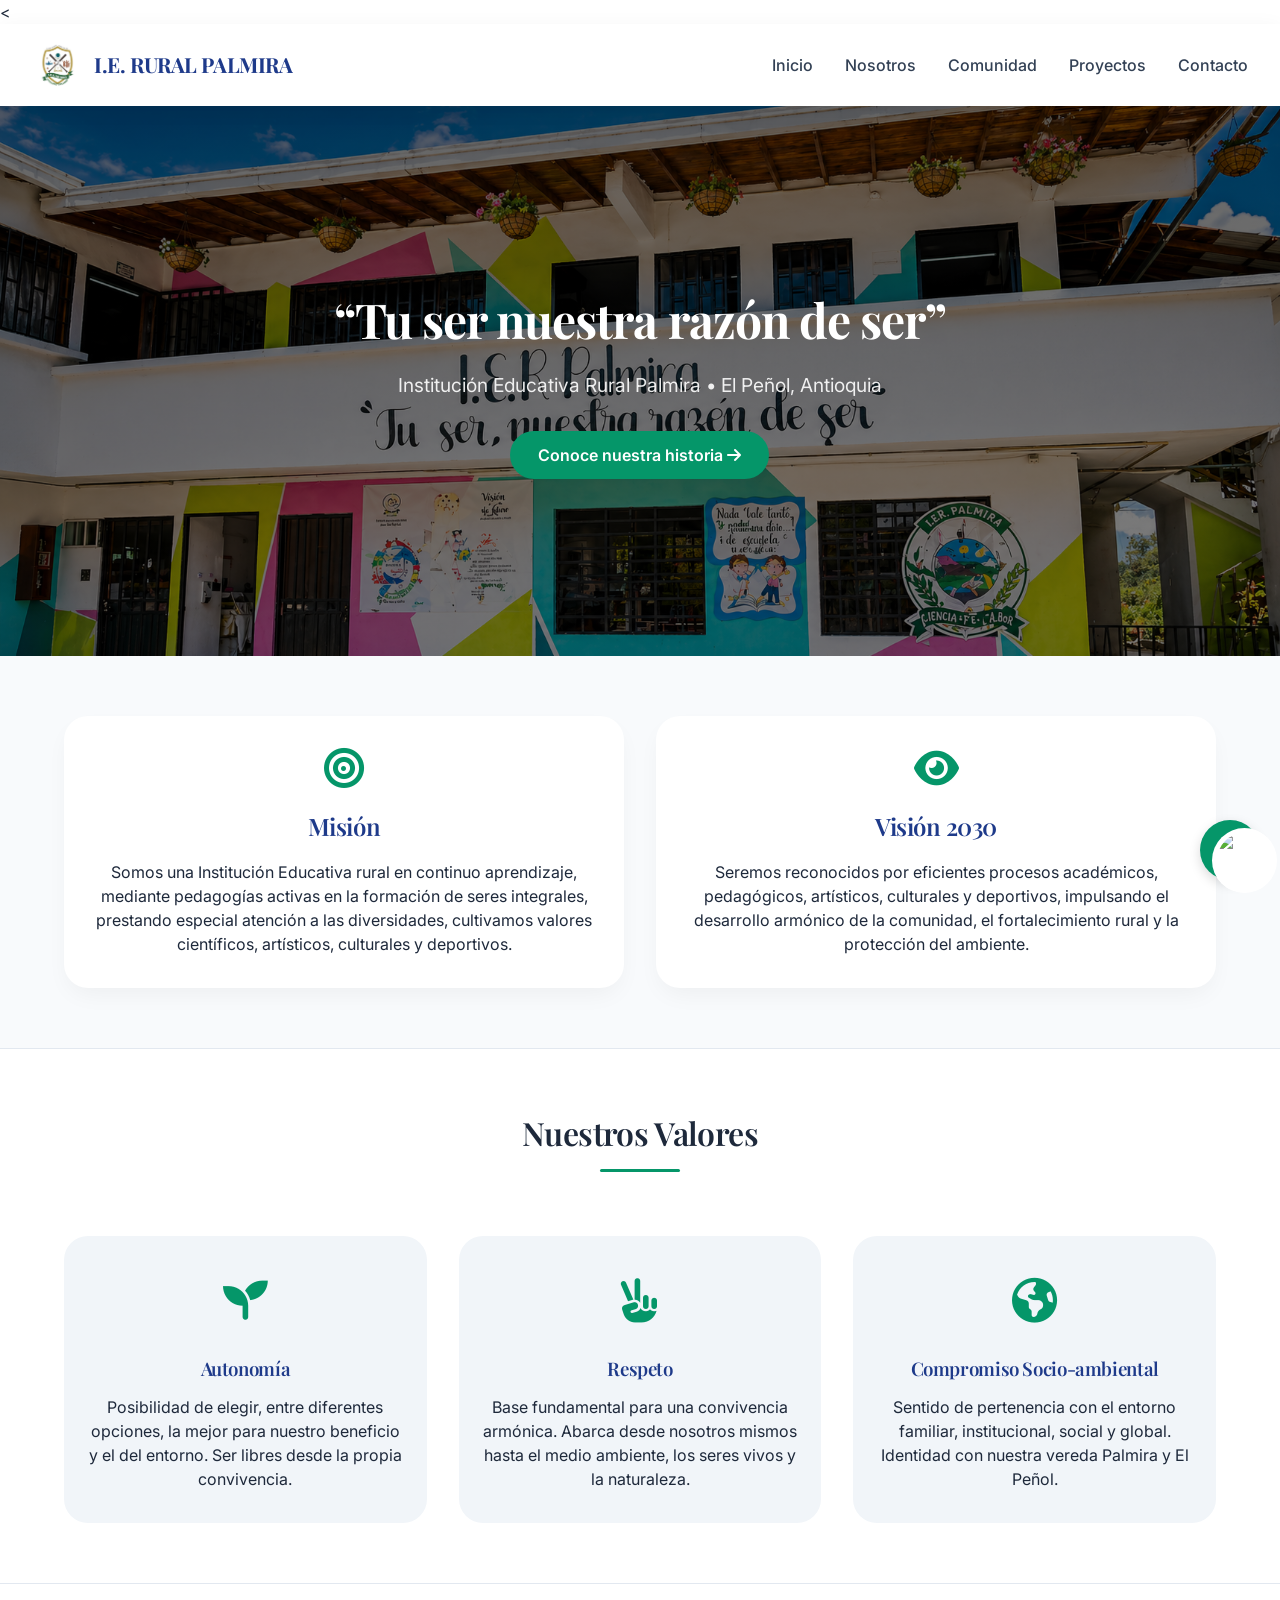
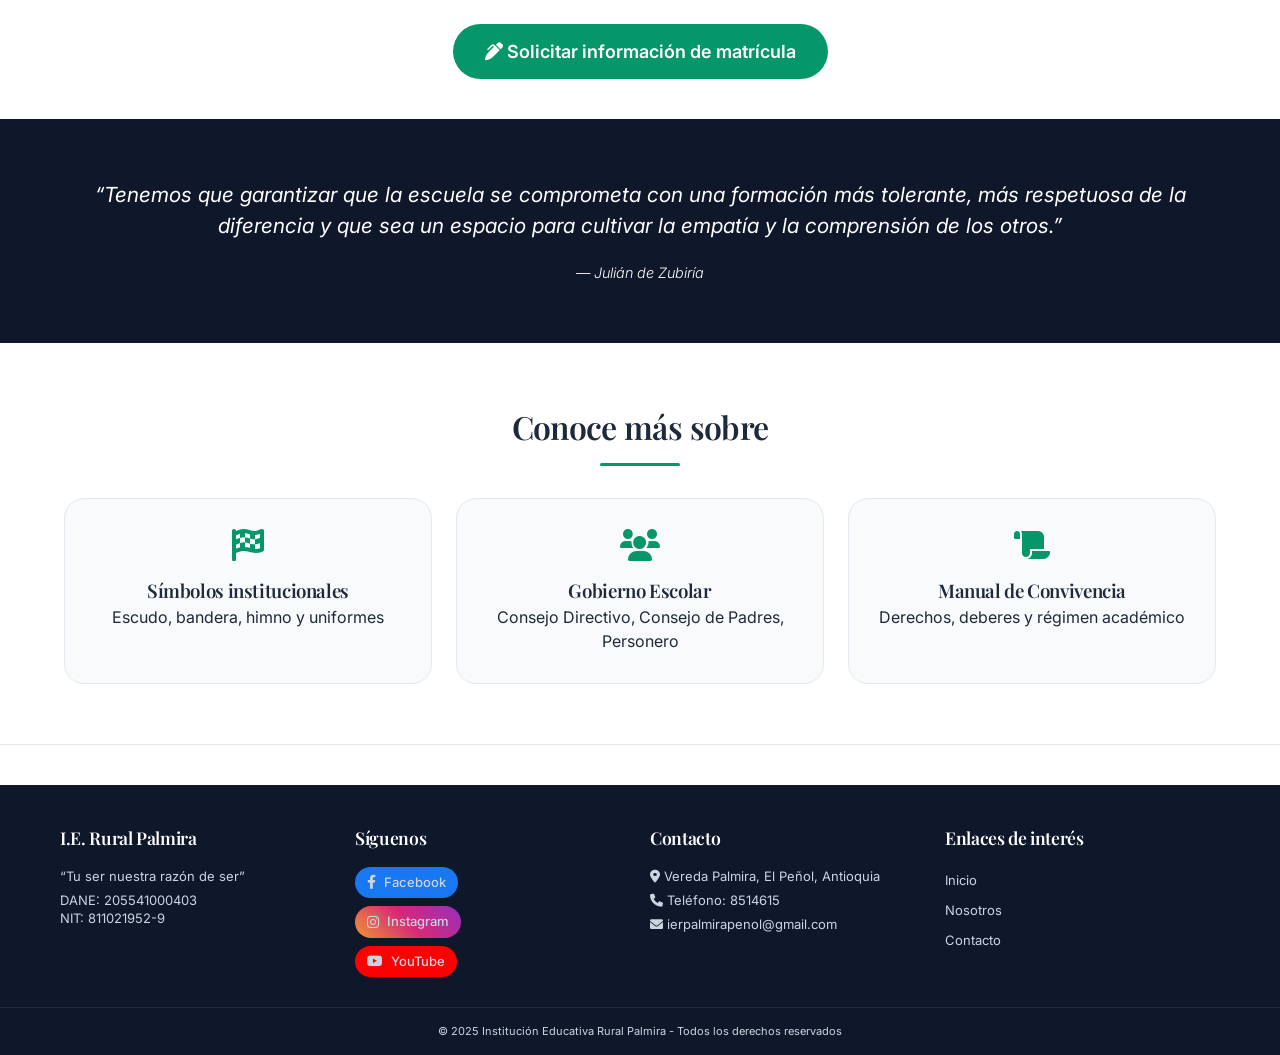
==== index.html @ 9e5b4307 "Update index.html" ====
<!DOCTYPE html>
<html lang="es">
<head>
    <meta charset="UTF-8">
    <meta name="viewport" content="width=device-width, initial-scale=1.0, user-scalable=yes">
    <title>I.E. Rural Palmira | Inicio</title>
    <link rel="stylesheet" href="style.css">
    <link rel="icon" type="image/jpg" href="escudo-colegio.jpg?v=2">
    <link rel="shortcut icon" type="image/x-icon" href="escudo-colegio.jpg?v=2">
    <!-- Google Fonts para tipografía profesional -->
    <link href="https://fonts.googleapis.com/css2?family=Inter:opsz,wght@14..32,300;14..32,400;14..32,600;14..32,700&family=Playfair+Display:ital,wght@0,500;0,600;1,500&display=swap" rel="stylesheet">
    <!-- Font Awesome para íconos -->
    <link rel="stylesheet" href="https://cdnjs.cloudflare.com/ajax/libs/font-awesome/6.0.0-beta3/css/all.min.css">
</head>
<body>

    <!-- Barra de navegación -->
    <<nav>
    <div class="logo">
        <img src="escudo-colegio.jpg" alt="Escudo I.E. Rural Palmira" class="logo-img">
        <span>I.E. RURAL PALMIRA</span>
    </div>
    <div class="nav-links">
        <a href="index.html">Inicio</a>
        <a href="nosotros.html">Nosotros</a>
        <a href="comunidad.html">Comunidad</a>
        <a href="proyectos.html">Proyectos</a>
        <a href="contacto.html">Contacto</a>
    </div>
    <div class="menu-toggle" id="mobile-menu">
        <i class="fas fa-bars"></i>
    </div>
</nav>

    <!-- Sección Hero (principal) -->
    <header class="hero">
        <div class="hero-overlay">
            <h1 class="hero-title">“Tu ser nuestra razón de ser”</h1>
            <p class="hero-subtitle">Institución Educativa Rural Palmira • El Peñol, Antioquia</p>
            <a href="nosotros.html" class="btn btn-primary">Conoce nuestra historia <i class="fas fa-arrow-right"></i></a>
        </div>
    </header>

    <!-- Misión y Visión destacadas -->
    <section class="section mission-vision">
        <div class="container">
            <div class="mv-grid">
                <div class="mv-card">
                    <i class="fas fa-bullseye"></i>
                    <h2>Misión</h2>
                    <p>Somos una Institución Educativa rural en continuo aprendizaje, mediante pedagogías activas en la formación de seres integrales, prestando especial atención a las diversidades, cultivamos valores científicos, artísticos, culturales y deportivos.</p>
                </div>
                <div class="mv-card">
                    <i class="fas fa-eye"></i>
                    <h2>Visión 2030</h2>
                    <p>Seremos reconocidos por eficientes procesos académicos, pedagógicos, artísticos, culturales y deportivos, impulsando el desarrollo armónico de la comunidad, el fortalecimiento rural y la protección del ambiente.</p>
                </div>
            </div>
        </div>
    </section>

    <!-- Valores institucionales destacados -->
    <section class="section values">
        <div class="container">
            <h2 class="section-title">Nuestros Valores <span class="title-line"></span></h2>
            <div class="values-grid">
                <div class="value-card">
                    <div class="value-icon"><i class="fas fa-seedling"></i></div>
                    <h3>Autonomía</h3>
                    <p>Posibilidad de elegir, entre diferentes opciones, la mejor para nuestro beneficio y el del entorno. Ser libres desde la propia convivencia.</p>
                </div>
                <div class="value-card">
                    <div class="value-icon"><i class="fas fa-hand-peace"></i></div>
                    <h3>Respeto</h3>
                    <p>Base fundamental para una convivencia armónica. Abarca desde nosotros mismos hasta el medio ambiente, los seres vivos y la naturaleza.</p>
                </div>
                <div class="value-card">
                    <div class="value-icon"><i class="fas fa-globe-americas"></i></div>
                    <h3>Compromiso Socio-ambiental</h3>
                    <p>Sentido de pertenencia con el entorno familiar, institucional, social y global. Identidad con nuestra vereda Palmira y El Peñol.</p>
                </div>
            </div>
        </div>
    </section>

            <!-- Botón de inscripción -->
    <div style="text-align: center; margin: 40px auto;">
        <a href="contacto.html" class="btn btn-primary" style="font-size: 18px; padding: 14px 32px;">
            <i class="fas fa-pen-alt"></i> Solicitar información de matrícula
        </a>
    </div>
        
    <!-- Frase del manual (Julián de Zubiría) -->
    <div class="quote-section">
        <div class="container">
            <p>“Tenemos que garantizar que la escuela se comprometa con una formación más tolerante, más respetuosa de la diferencia y que sea un espacio para cultivar la empatía y la comprensión de los otros.”</p>
            <span>— Julián de Zubiría</span>
        </div>
    </div>

    <!-- Enlaces rápidos a secciones importantes -->
    <section class="section quick-links">
        <div class="container">
            <h2 class="section-title">Conoce más sobre <span class="title-line"></span></h2>
            <div class="links-grid">
                <a href="nosotros.html#simbolos" class="link-card">
                    <i class="fas fa-flag-checkered"></i>
                    <h3>Símbolos institucionales</h3>
                    <p>Escudo, bandera, himno y uniformes</p>
                </a>
                <a href="comunidad.html#gobierno" class="link-card">
                    <i class="fas fa-users"></i>
                    <h3>Gobierno Escolar</h3>
                    <p>Consejo Directivo, Consejo de Padres, Personero</p>
                </a>
                <a href="comunidad.html#derechos" class="link-card">
                    <i class="fas fa-scroll"></i>
                    <h3>Manual de Convivencia</h3>
                    <p>Derechos, deberes y régimen académico</p>
                </a>
            </div>
        </div>
    </section>

    <!-- Footer -->
    <footer>
        <div class="footer-content">
            <div class="footer-section">
                <h3>I.E. Rural Palmira</h3>
                <p>“Tu ser nuestra razón de ser”</p>
                <p>DANE: 205541000403<br>NIT: 811021952-9</p>
            </div>
    
<div class="footer-section">
    <h3>Síguenos</h3>
    <div class="social-buttons">
        <a href="https://www.facebook.com/profile.php?id=61578548332870" target="_blank" class="social-btn facebook">
            <i class="fab fa-facebook-f"></i> Facebook
        </a>
        <a href="https://www.instagram.com/institucionerpalmira" target="_blank" class="social-btn instagram">
            <i class="fab fa-instagram"></i> Instagram
        </a>
        <a href="https://www.youtube.com/@ierpalmira-elpenol3971" target="_blank" class="social-btn youtube">
            <i class="fab fa-youtube"></i> YouTube
        </a>
    </div>
</div>  
            <div class="footer-section">
                <h3>Contacto</h3>
                <p><i class="fas fa-map-marker-alt"></i> Vereda Palmira, El Peñol, Antioquia</p>
                <p><i class="fas fa-phone"></i> Teléfono: 8514615</p>
                <p><i class="fas fa-envelope"></i> ierpalmirapenol@gmail.com</p>
            </div>
            <div class="footer-section">
                <h3>Enlaces de interés</h3>
                <ul>
                    <li><a href="index.html">Inicio</a></li>
                    <li><a href="nosotros.html">Nosotros</a></li>
                    <li><a href="contacto.html">Contacto</a></li>
                </ul>
            </div>
        </div>
        <div class="footer-bottom">
            <p>© 2025 Institución Educativa Rural Palmira - Todos los derechos reservados</p>
        </div>
    </footer>

    <script src="script.js"></script>
<!-- Estilos y HTML del chatbot -->
<style>
    /* Estilos para el botón con avatar */
.chatbot-btn {
    position: fixed;
    bottom: 20px;
    right: 20px;
    background: #1e3a8a;
    border: none;
    border-radius: 60px;
    cursor: pointer;
    box-shadow: 0 4px 15px rgba(0,0,0,0.2);
    z-index: 1000;
    transition: all 0.3s ease;
    padding: 8px 20px 8px 12px;
}

.chatbot-btn:hover {
    transform: scale(1.05);
    background: #059669;
}

.avatar {
    display: flex;
    align-items: center;
    gap: 10px;
    color: white;
}

.avatar-img {
    width: 65px;
    height: 65px;
    border-radius: 50%;
    background: white;
    padding: 5px;
}

.avatar-text {
    font-size: 16px;
    font-weight: bold;
    font-family: 'Inter', sans-serif;
}

/* Responsive para móviles */
@media (max-width: 600px) {
    .avatar-text {
        display: none;
    }
    .chatbot-btn {
        padding: 8px 12px;
    }
    .avatar-img {
        width: 55px;
        height: 55px;
    }
}
.chatbot-btn {
    position: fixed;
    bottom: 20px;
    right: 20px;
    width: 60px;
    height: 60px;
    border-radius: 50%;
    background: #059669;
    color: white;
    border: none;
    cursor: pointer;
    box-shadow: 0 4px 12px rgba(0,0,0,0.15);
    font-size: 24px;
    z-index: 1000;
    transition: all 0.3s;
}
.chatbot-btn:hover {
    background: #047857;
    transform: scale(1.05);
}
.chatbot-window {
    position: fixed;
    bottom: 90px;
    right: 20px;
    width: 350px;
    height: 500px;
    background: white;
    border-radius: 16px;
    box-shadow: 0 8px 24px rgba(0,0,0,0.2);
    display: none;
    flex-direction: column;
    z-index: 1000;
    overflow: hidden;
    font-family: 'Inter', sans-serif;
}
.chatbot-window.open {
    display: flex;
}
.chatbot-header {
    background: #1e3a8a;
    color: white;
    padding: 16px;
    font-weight: bold;
    display: flex;
    justify-content: space-between;
    align-items: center;
}
.chatbot-header button {
    background: none;
    border: none;
    color: white;
    font-size: 20px;
    cursor: pointer;
}
.chatbot-messages {
    flex: 1;
    padding: 16px;
    overflow-y: auto;
    display: flex;
    flex-direction: column;
    gap: 12px;
}
.message {
    max-width: 80%;
    padding: 10px 14px;
    border-radius: 18px;
    font-size: 14px;
    line-height: 1.4;
}
.message.user {
    background: #059669;
    color: white;
    align-self: flex-end;
    border-bottom-right-radius: 4px;
}
.message.bot {
    background: #f1f5f9;
    color: #1e293b;
    align-self: flex-start;
    border-bottom-left-radius: 4px;
}
.sources {
    font-size: 10px;
    color: #64748b;
    margin-top: 8px;
    padding-top: 4px;
    border-top: 1px solid #e2e8f0;
}
.chatbot-input {
    display: flex;
    padding: 12px;
    border-top: 1px solid #e2e8f0;
    gap: 8px;
}
.chatbot-input input {
    flex: 1;
    padding: 10px;
    border: 1px solid #cbd5e1;
    border-radius: 24px;
    outline: none;
}
.chatbot-input button {
    background: #059669;
    color: white;
    border: none;
    padding: 8px 16px;
    border-radius: 24px;
    cursor: pointer;
}
.typing {
    color: #94a3b8;
    font-style: italic;
    font-size: 12px;
    padding: 8px 12px;
}
</style>

<button class="chatbot-btn" id="chatbotBtn">
    <div class="avatar">
        <img src="https://cdn-icons-png.flaticon.com/512/4712/4712109.png" alt="Asistente Virtual" class="avatar-img">
        <span class="avatar-text">Asistente Virtual</span>
    </div>
</button>

<div class="chatbot-window" id="chatbotWindow">
    <div class="chatbot-header">
        <span>🧑‍🏫 Asistente Virtual - I.E. Rural Palmira</span>
        <button id="closeChatBtn">✕</button>
    </div>
    <div class="chatbot-messages" id="chatMessages">
        <div class="message bot">
            ¡Hola! Soy el asistente virtual de la I.E. Rural Palmira.<br><br>
            Puedo resolver tus dudas sobre el Manual de Convivencia:<br>
            • Faltas y sanciones<br>
            • Derechos y deberes<br>
            • Uniformes<br>
            • Gobierno escolar<br>
            • Matrícula y más<br><br>
            ¿En qué puedo ayudarte?
        </div>
    </div>
    <div class="chatbot-input">
        <input type="text" id="chatInput" placeholder="Escribe tu pregunta...">
        <button id="sendBtn">Enviar</button>
    </div>
</div>

<script>
// ⚠️ CAMBIA ESTA URL POR LA QUE OBTENGAS DE CLOUDFLARE WORKER
const API_URL = 'https://ierpalmira-chatbot.ierpalmira-chatbot.workers.dev';

// Elementos del DOM
const chatbotBtn = document.getElementById('chatbotBtn');
const chatbotWindow = document.getElementById('chatbotWindow');
const closeChatBtn = document.getElementById('closeChatBtn');
const chatMessages = document.getElementById('chatMessages');
const chatInput = document.getElementById('chatInput');
const sendBtn = document.getElementById('sendBtn');

// Abrir/cerrar chat
chatbotBtn.addEventListener('click', () => {
    chatbotWindow.classList.toggle('open');
});

closeChatBtn.addEventListener('click', () => {
    chatbotWindow.classList.remove('open');
});

// Enviar mensaje
async function sendMessage() {
    const question = chatInput.value.trim();
    if (!question) return;
    
    addMessage(question, 'user');
    chatInput.value = '';
    
    const typingId = showTypingIndicator();
    
    try {
        const response = await fetch(API_URL, {
            method: 'POST',
            headers: { 'Content-Type': 'application/json' },
            body: JSON.stringify({ question })
        });
        
        const data = await response.json();
        hideTypingIndicator(typingId);
        
        if (data.error) {
            addMessage('❌ ' + data.error, 'bot');
        } else {
            addMessage(data.answer, 'bot', data.sources);
        }
    } catch (error) {
        hideTypingIndicator(typingId);
        addMessage('❌ Error de conexión. Intenta de nuevo más tarde.', 'bot');
    }
}

function addMessage(text, sender, sources = null) {
    const messageDiv = document.createElement('div');
    messageDiv.className = `message ${sender}`;
    messageDiv.innerHTML = text;
    
    if (sources && sources.length > 0) {
        const sourcesDiv = document.createElement('div');
        sourcesDiv.className = 'sources';
        sourcesDiv.innerHTML = '📖 Fuentes: ' + sources.map(s => s.source).join(', ');
        messageDiv.appendChild(sourcesDiv);
    }
    
    chatMessages.appendChild(messageDiv);
    chatMessages.scrollTop = chatMessages.scrollHeight;
}

function showTypingIndicator() {
    const id = 'typing-' + Date.now();
    const typingDiv = document.createElement('div');
    typingDiv.id = id;
    typingDiv.className = 'typing';
    typingDiv.innerHTML = '✍️ El asistente está escribiendo...';
    chatMessages.appendChild(typingDiv);
    chatMessages.scrollTop = chatMessages.scrollHeight;
    return id;
}

function hideTypingIndicator(id) {
    const element = document.getElementById(id);
    if (element) element.remove();
}

sendBtn.addEventListener('click', sendMessage);
chatInput.addEventListener('keypress', (e) => {
    if (e.key === 'Enter') sendMessage();
});
</script>
</body>
</html>
---- style.css ----
/* ===== RESET Y BASE ===== */
* {
    margin: 0;
    padding: 0;
    box-sizing: border-box;
}

body {
    font-family: 'Inter', sans-serif;
    color: #1e293b;
    line-height: 1.5;
    background-color: #ffffff;
}

.container {
    max-width: 1200px;
    margin: 0 auto;
    padding: 0 24px;
}

/* ===== TIPOGRAFÍA ===== */
h1, h2, h3, h4, .hero-title, .logo span {
    font-family: 'Playfair Display', serif;
    font-weight: 600;
    letter-spacing: -0.02em;
}

.section-title {
    font-size: 2rem;
    text-align: center;
    margin-bottom: 2rem;
    position: relative;
    display: inline-block;
    width: 100%;
}

.title-line {
    display: block;
    width: 80px;
    height: 3px;
    background: #059669;
    margin: 12px auto 0;
    border-radius: 2px;
}

/* ===== NAVEGACIÓN ===== */
nav {
    background: #ffffff;
    padding: 1rem 2rem;
    display: flex;
    justify-content: space-between;
    align-items: center;
    box-shadow: 0 4px 20px rgba(0,0,0,0.05);
    position: sticky;
    top: 0;
    z-index: 1000;
}

.logo {
    display: flex;
    align-items: center;
    gap: 12px;
}

/* Estilos para el logo con escudo */
.logo-img {
    width: 50px;
    height: 50px;
    border-radius: 50%;
    object-fit: cover;
    background: white;
    padding: 4px;
}

.logo span {
    font-size: 1.3rem;
    color: #1e3a8a;
    font-weight: 700;
}

.nav-links a {
    margin-left: 28px;
    text-decoration: none;
    color: #334155;
    font-weight: 500;
    transition: color 0.2s;
}

.nav-links a:hover, .nav-links a.active {
    color: #059669;
    border-bottom: 2px solid #059669;
    padding-bottom: 4px;
}

.menu-toggle {
    display: none;
    font-size: 1.8rem;
    cursor: pointer;
    color: #1e3a8a;
}

/* ===== HERO ===== */
.hero {
   background: linear-gradient(rgba(0,0,0,0.6), rgba(0,0,0,0.5)), url('colegio-fondo.png');
    background-size: cover;
    background-position: center 30%;
    min-height: 550px;
    display: flex;
    align-items: center;
    justify-content: center;
    text-align: center;
    color: white;
}

.hero-overlay {
    max-width: 800px;
    padding: 20px;
}

.hero-title {
    font-size: 3rem;
    margin-bottom: 1rem;
    font-weight: 700;
}

.hero-subtitle {
    font-size: 1.2rem;
    margin-bottom: 2rem;
    opacity: 0.9;
}

.btn {
    display: inline-block;
    padding: 12px 28px;
    border-radius: 40px;
    text-decoration: none;
    font-weight: 600;
    transition: all 0.2s;
}

.btn-primary {
    background-color: #059669;
    color: white;
    border: none;
}

.btn-primary:hover {
    background-color: #047857;
    transform: translateY(-2px);
}

/* ===== MISION/VISION ===== */
.mission-vision {
    padding: 60px 0;
    background: #f8fafc;
}

.mv-grid {
    display: flex;
    gap: 32px;
    flex-wrap: wrap;
}

.mv-card {
    flex: 1;
    background: white;
    padding: 32px;
    border-radius: 24px;
    box-shadow: 0 10px 25px -5px rgba(0,0,0,0.05);
    text-align: center;
}

.mv-card i {
    font-size: 2.5rem;
    color: #059669;
    margin-bottom: 20px;
}

.mv-card h2 {
    margin-bottom: 1rem;
    color: #1e3a8a;
}

/* ===== VALORES ===== */
.values {
    padding: 60px 0;
}

.values-grid {
    display: flex;
    gap: 32px;
    margin-top: 32px;
    flex-wrap: wrap;
}

.value-card {
    flex: 1;
    background: #f1f5f9;
    padding: 32px 24px;
    border-radius: 24px;
    text-align: center;
    transition: transform 0.2s;
}

.value-card:hover {
    transform: translateY(-6px);
}

.value-icon {
    font-size: 2.8rem;
    color: #059669;
    margin-bottom: 20px;
}

.value-card h3 {
    margin-bottom: 12px;
    color: #1e3a8a;
}

/* ===== QUOTE ===== */
.quote-section {
    background: #0f172a;
    color: white;
    padding: 60px 30px;
    text-align: center;
    font-style: italic;
    font-size: 1.3rem;
}

.quote-section span {
    display: block;
    margin-top: 20px;
    font-weight: 300;
    font-size: 0.9rem;
}

/* ===== QUICK LINKS ===== */
.quick-links {
    padding: 60px 0;
}

.links-grid {
    display: flex;
    gap: 24px;
    flex-wrap: wrap;
}

.link-card {
    flex: 1;
    background: #f8fafc;
    padding: 30px 20px;
    text-align: center;
    text-decoration: none;
    color: #1e293b;
    border-radius: 20px;
    transition: all 0.2s;
    border: 1px solid #e2e8f0;
}

.link-card i {
    font-size: 2rem;
    color: #059669;
    margin-bottom: 16px;
}

.link-card:hover {
    background: #ffffff;
    box-shadow: 0 20px 25px -12px rgba(0,0,0,0.1);
    transform: scale(1.02);
}

/* ===== PÁGINAS INTERNAS ===== */
.page-title {
    font-size: 2.5rem;
    text-align: center;
    margin: 2rem 0 1rem;
    color: #1e3a8a;
}

.subtitle {
    text-align: center;
    color: #475569;
    margin-bottom: 3rem;
}

.section {
    padding: 60px 0;
    border-bottom: 1px solid #e2e8f0;
}

/* Nosotros: símbolos */
.symbols-grid, .profiles-grid {
    display: flex;
    gap: 32px;
    flex-wrap: wrap;
    margin-top: 32px;
}

.symbol-card, .profile-card {
    flex: 1;
    background: #f8fafc;
    padding: 28px;
    border-radius: 24px;
}

.symbol-card i, .profile-card i {
    font-size: 2rem;
    color: #059669;
    margin-bottom: 16px;
}
.flag-sample {
    margin-top: 16px;
    border-radius: 8px;
    overflow: hidden;
}
.flag-blue {
    background: #1e3a8a;
    height: 35px;
    width: 100%;
}
.flag-red {
    background: #dc2626;
    height: 35px;
}
.anthem-box {
    background: #fefce8;
    padding: 32px;
    border-radius: 24px;
    border-left: 6px solid #fbbf24;
}
.anthem-chorus {
    font-weight: bold;
    font-style: italic;
    margin-bottom: 24px;
    text-align: center;
}
.anthem-verses {
    display: grid;
    grid-template-columns: repeat(auto-fit, minmax(200px,1fr));
    gap: 20px;
}

/* Comunidad: órganos */
.org-grid {
    display: grid;
    grid-template-columns: repeat(auto-fill, minmax(300px,1fr));
    gap: 28px;
    margin-top: 32px;
}
.org-card, .rights-card {
    background: white;
    border: 1px solid #e2e8f0;
    border-radius: 20px;
    padding: 24px;
    box-shadow: 0 2px 8px rgba(0,0,0,0.02);
}
.org-card i, .rights-card i {
    font-size: 1.8rem;
    color: #059669;
}
.process-steps {
    display: flex;
    flex-wrap: wrap;
    gap: 12px;
    justify-content: center;
    margin: 32px 0;
}
.step {
    background: #1e3a8a;
    color: white;
    padding: 10px 18px;
    border-radius: 40px;
    font-weight: 500;
    font-size: 0.9rem;
}

/* Proyectos */
.project-item {
    display: flex;
    gap: 24px;
    background: #fff;
    margin-bottom: 32px;
    border-bottom: 1px solid #e2e8f0;
    padding-bottom: 28px;
    align-items: flex-start;
}
.project-icon {
    font-size: 2.2rem;
    color: #059669;
}
.strategies-grid {
    display: grid;
    grid-template-columns: repeat(auto-fill, minmax(180px,1fr));
    gap: 20px;
}
.strategy-card {
    background: #f1f5f9;
    padding: 20px;
    text-align: center;
    border-radius: 20px;
}

/* Contacto */
.contact-grid {
    display: grid;
    grid-template-columns: 1fr 1fr;
    gap: 40px;
    margin: 40px 0;
}
.info-card {
    margin-bottom: 32px;
}
.info-card i {
    font-size: 1.6rem;
    color: #059669;
    margin-right: 12px;
    width: 40px;
}
.contact-form {
    background: #f8fafc;
    padding: 32px;
    border-radius: 24px;
}
.form-group {
    margin-bottom: 20px;
}
.form-group input, .form-group textarea {
    width: 100%;
    padding: 14px 16px;
    border: 1px solid #cbd5e1;
    border-radius: 16px;
    font-family: inherit;
}
.form-group input:focus, .form-group textarea:focus {
    outline: none;
    border-color: #059669;
}
.form-note {
    margin-top: 20px;
    font-size: 0.85rem;
    color: #64748b;
    text-align: center;
}

/* ===== FOOTER ===== */
footer {
    background: #0f172a;
    color: #cbd5e1;
    padding-top: 40px;
    margin-top: 40px;
}

.footer-content {
    max-width: 1200px;
    margin: 0 auto;
    padding: 0 20px 30px;
    display: flex;
    flex-wrap: wrap;
    justify-content: space-between;
    gap: 20px;
}

.footer-section {
    flex: 1;
    min-width: 160px;
}

.footer-section h3 {
    color: white;
    margin-bottom: 15px;
    font-size: 1.1rem;
    font-weight: 600;
}

.footer-section p {
    margin-bottom: 6px;
    font-size: 13px;
    line-height: 1.4;
}

.footer-section ul {
    list-style: none;
    padding: 0;
    margin: 0;
}

.footer-section ul li {
    margin-bottom: 6px;
}

.footer-section a {
    color: #cbd5e1;
    text-decoration: none;
    font-size: 13px;
}

.footer-section a:hover {
    color: white;
}

/* Botones de redes sociales compactos */
.social-buttons {
    display: flex;
    flex-direction: column;
    gap: 8px;
    margin-top: 5px;
}

.social-btn {
    display: inline-flex;
    align-items: center;
    gap: 8px;
    padding: 6px 12px;
    border-radius: 25px;
    text-decoration: none;
    font-weight: 500;
    font-size: 12px;
    transition: all 0.2s ease;
    color: white;
    width: fit-content;
}

.social-btn i {
    font-size: 14px;
}

.social-btn.facebook {
    background: #1877f2;
}
.social-btn.facebook:hover {
    background: #145dbf;
    transform: translateY(-2px);
}

.social-btn.instagram {
    background: linear-gradient(45deg, #f09433, #d62976, #962fbf);
}
.social-btn.instagram:hover {
    transform: translateY(-2px);
}

.social-btn.youtube {
    background: #ff0000;
}
.social-btn.youtube:hover {
    background: #cc0000;
    transform: translateY(-2px);
}

.footer-bottom {
    text-align: center;
    padding: 15px;
    border-top: 1px solid #1e293b;
    font-size: 11px;
}

/* Responsive para móviles */
@media (max-width: 768px) {
    .footer-content {
        flex-direction: column;
        text-align: center;
        gap: 25px;
    }
    
    .social-buttons {
        align-items: center;
    }
    
    .social-btn {
        justify-content: center;
    }
}
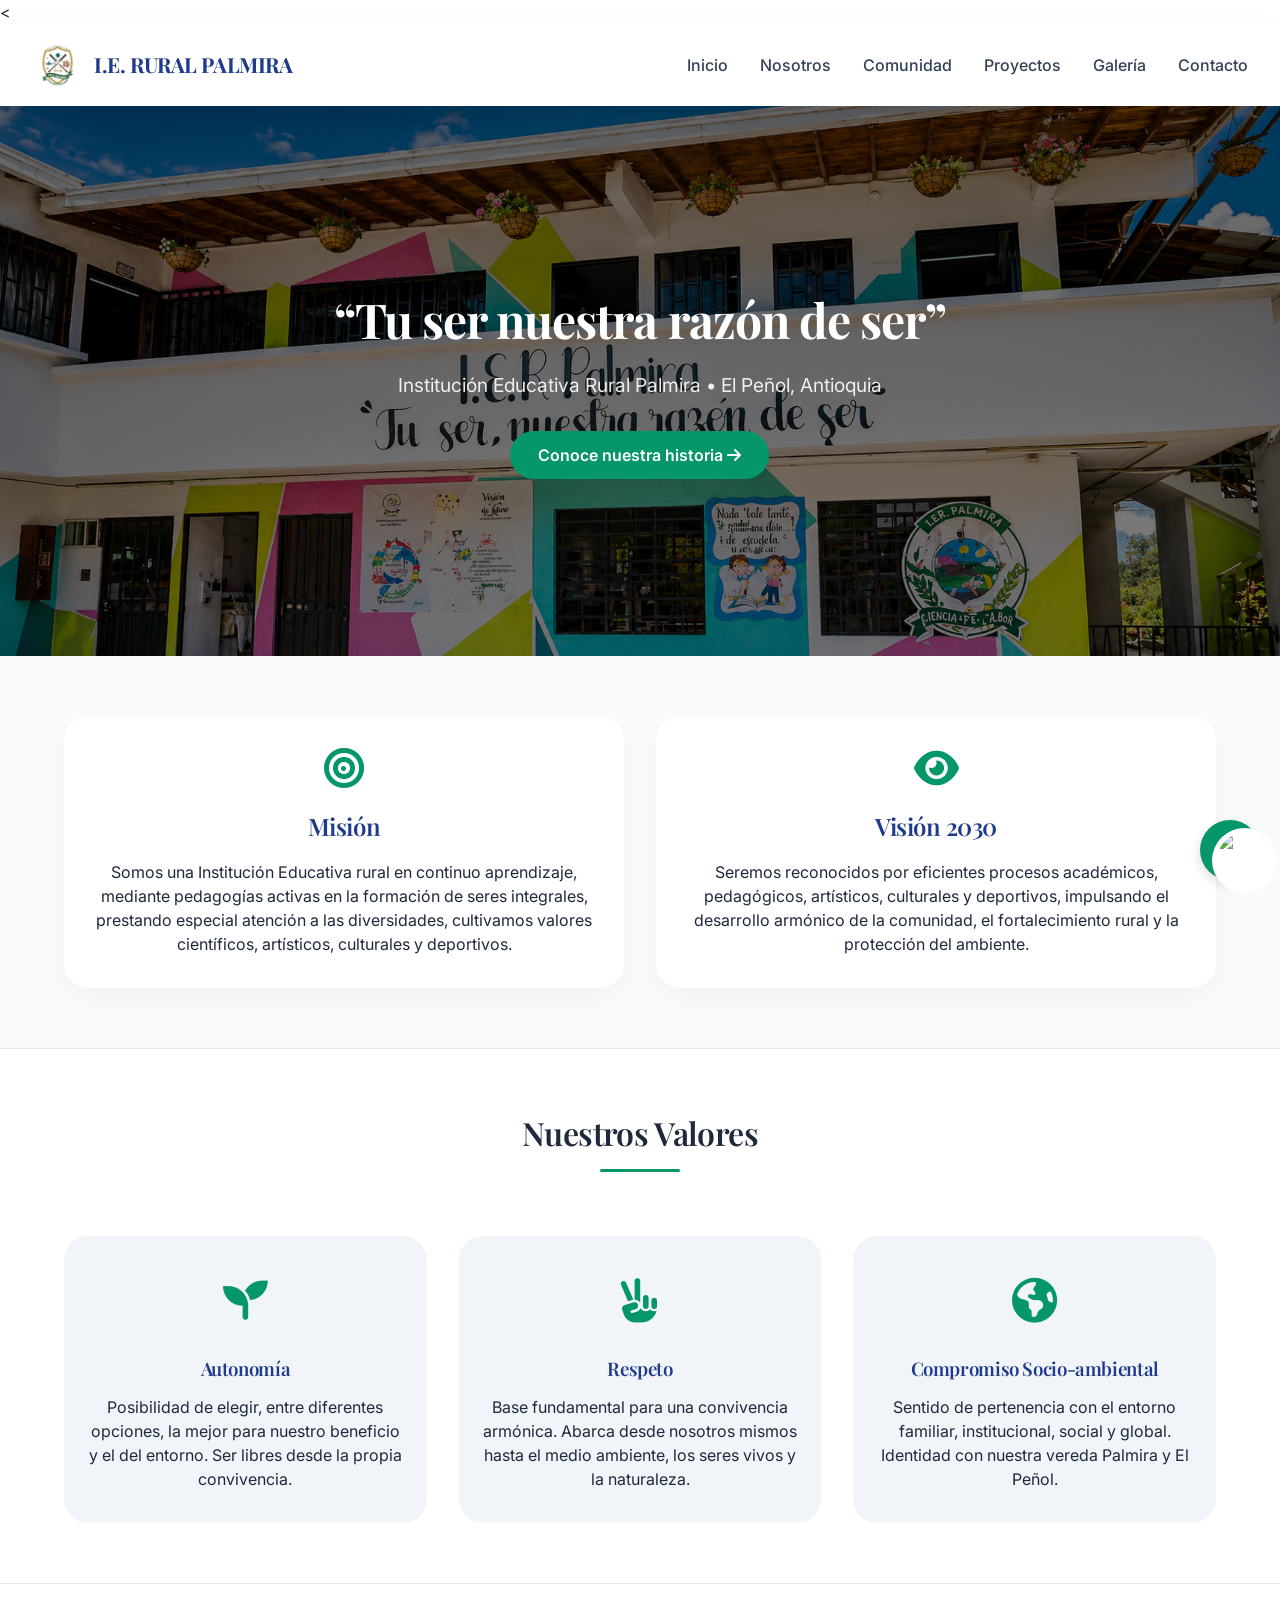
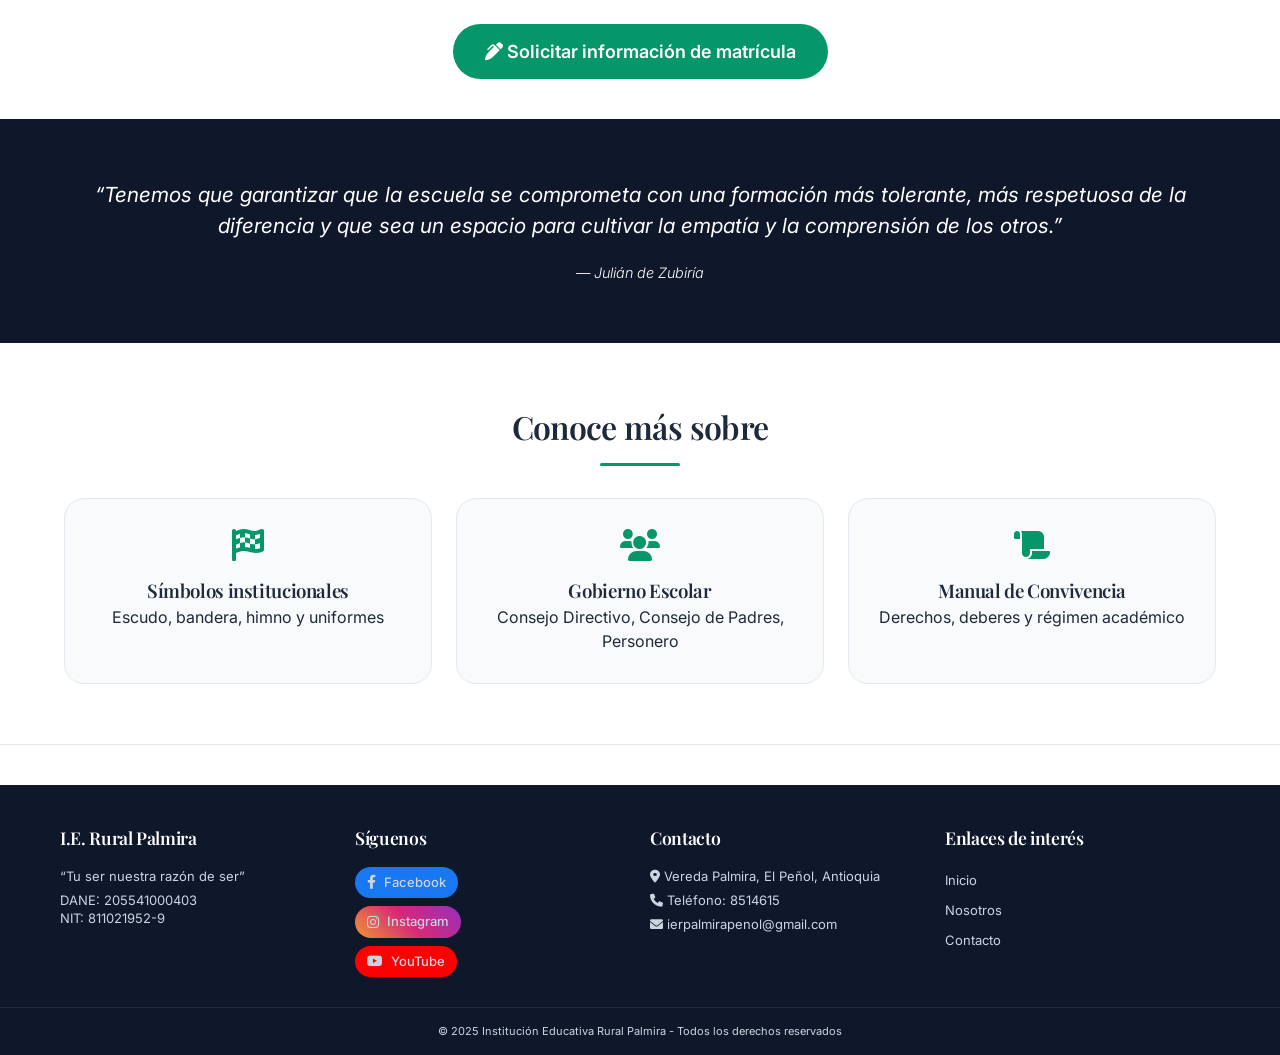
==== commit 3dd89c07: "Update index.html" ====
--- a/index.html
+++ b/index.html
@@ -20,13 +20,16 @@
         <img src="escudo-colegio.jpg" alt="Escudo I.E. Rural Palmira" class="logo-img">
         <span>I.E. RURAL PALMIRA</span>
     </div>
-    <div class="nav-links">
-        <a href="index.html">Inicio</a>
-        <a href="nosotros.html">Nosotros</a>
-        <a href="comunidad.html">Comunidad</a>
-        <a href="proyectos.html">Proyectos</a>
-        <a href="contacto.html">Contacto</a>
-    </div>
+        
+ <div class="nav-links">
+    <a href="index.html">Inicio</a>
+    <a href="nosotros.html">Nosotros</a>
+    <a href="comunidad.html">Comunidad</a>
+    <a href="proyectos.html">Proyectos</a>
+    <a href="galeria.html">Galería</a>
+    <a href="contacto.html">Contacto</a>
+</div>
+        
     <div class="menu-toggle" id="mobile-menu">
         <i class="fas fa-bars"></i>
     </div>
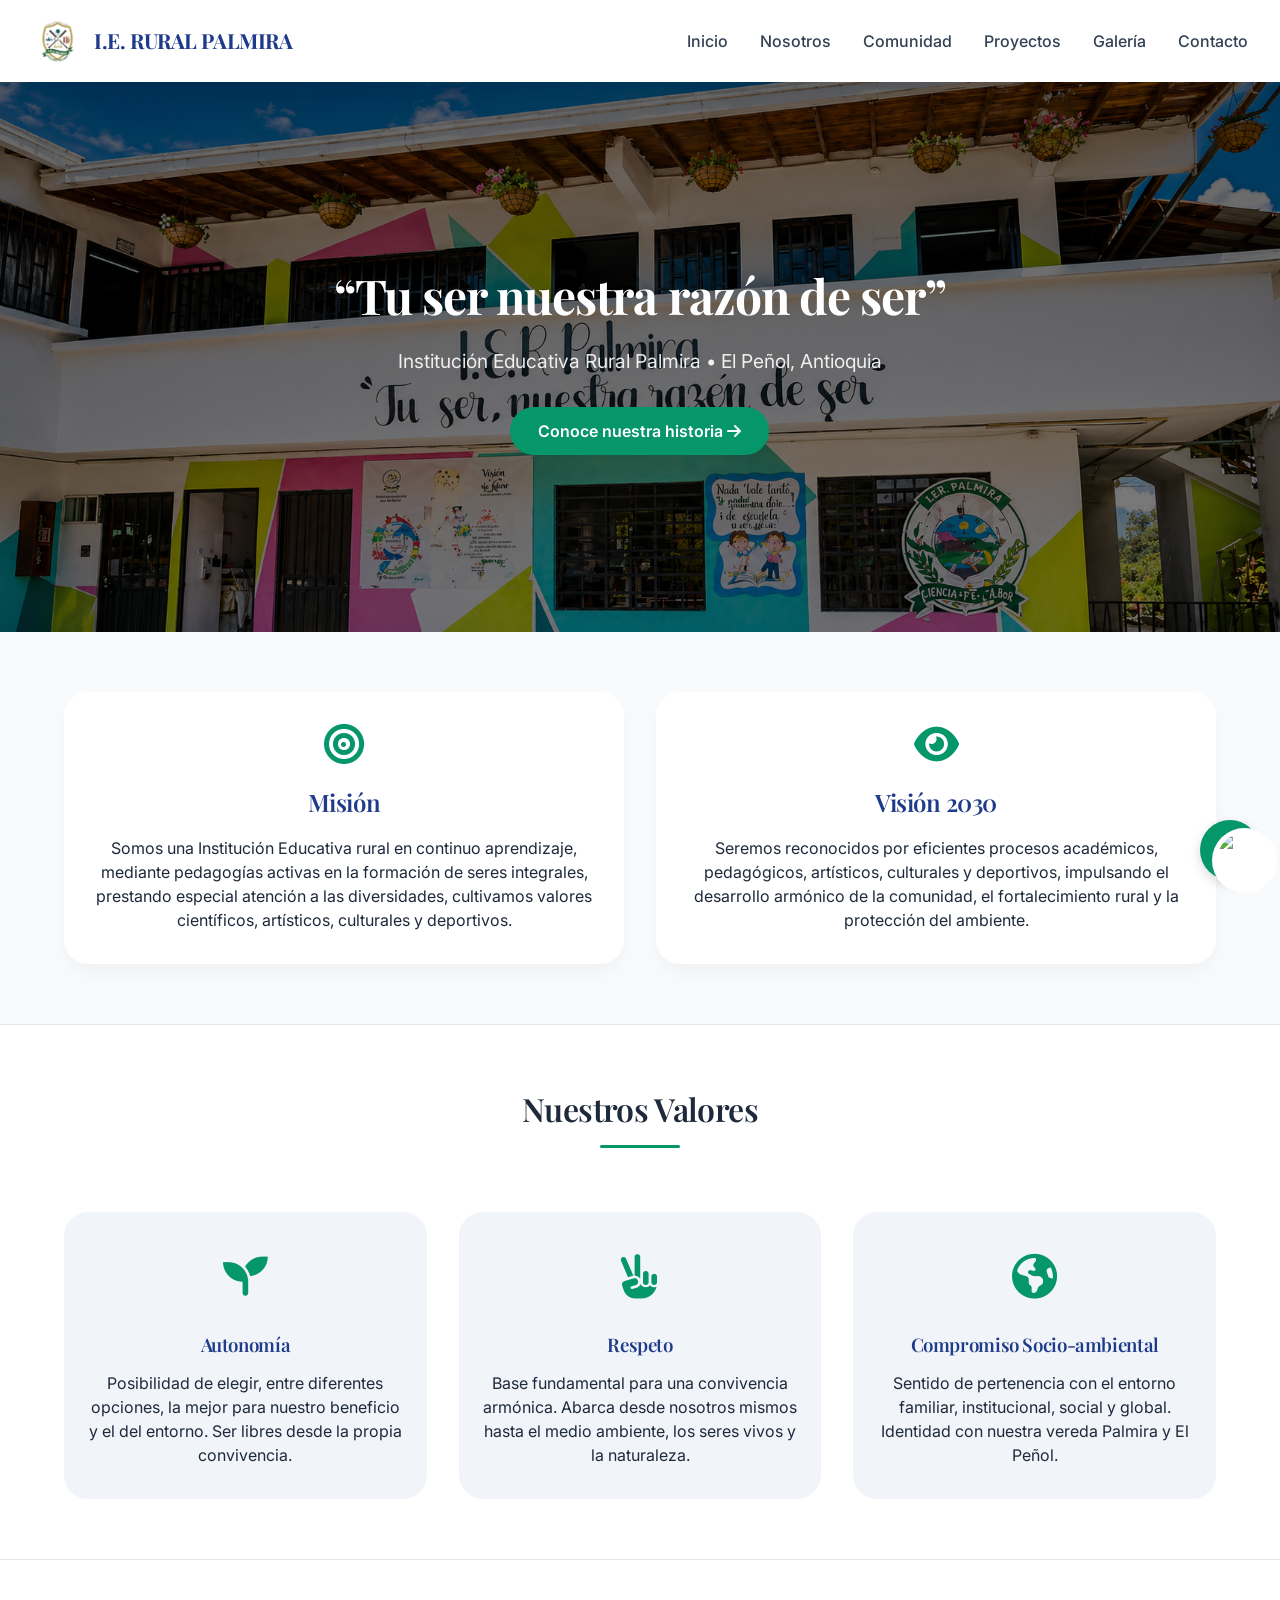
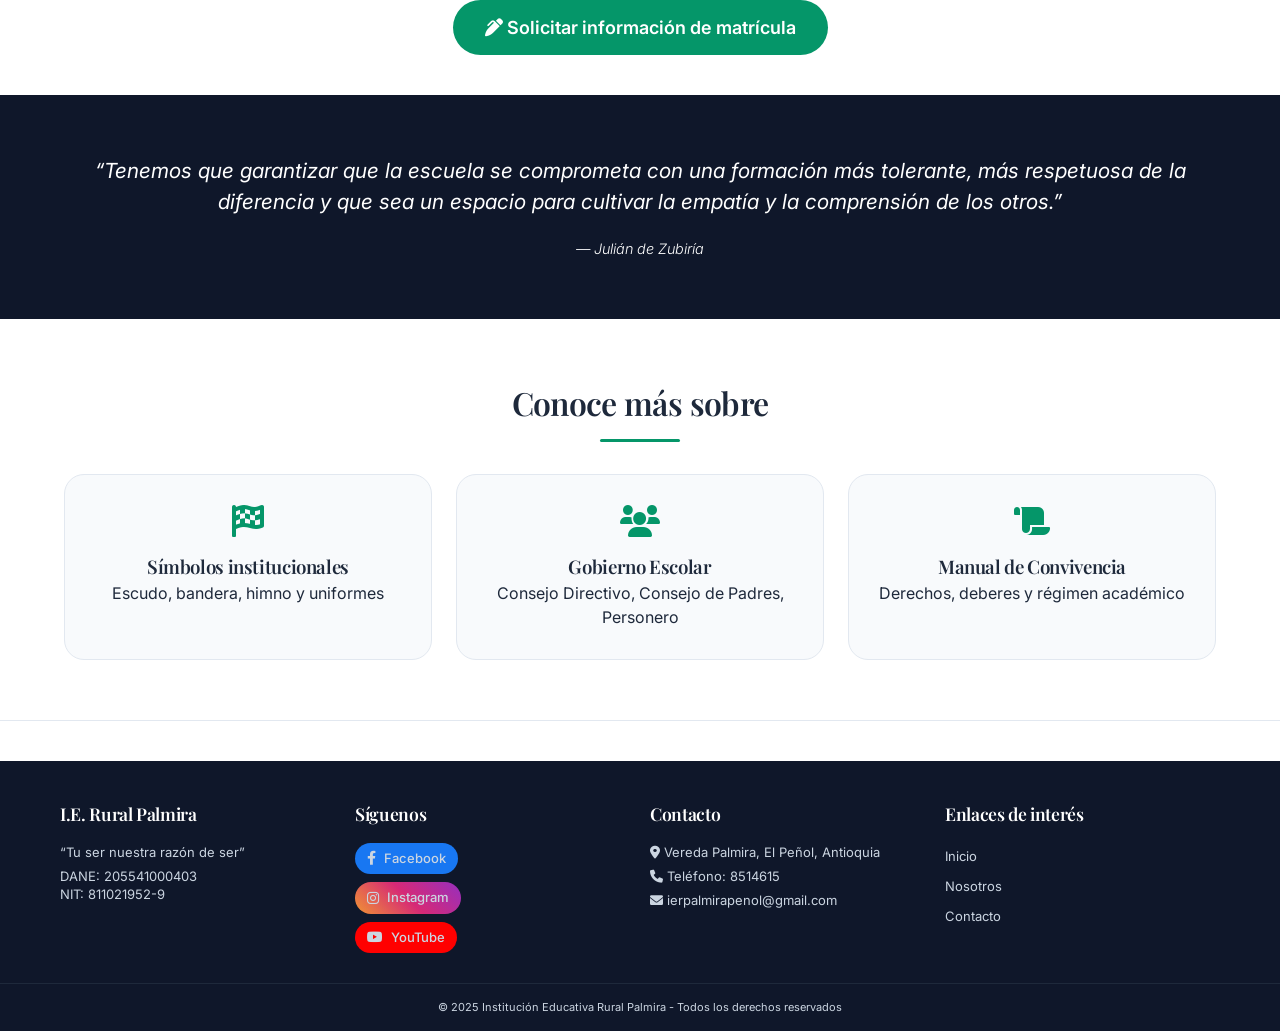
==== commit 21eb1aec: "Update index.html" ====
--- a/index.html
+++ b/index.html
@@ -15,21 +15,19 @@
 <body>
 
     <!-- Barra de navegación -->
-    <<nav>
+   <nav>
     <div class="logo">
         <img src="escudo-colegio.jpg" alt="Escudo I.E. Rural Palmira" class="logo-img">
         <span>I.E. RURAL PALMIRA</span>
     </div>
-        
- <div class="nav-links">
-    <a href="index.html">Inicio</a>
-    <a href="nosotros.html">Nosotros</a>
-    <a href="comunidad.html">Comunidad</a>
-    <a href="proyectos.html">Proyectos</a>
-    <a href="galeria.html">Galería</a>
-    <a href="contacto.html">Contacto</a>
-</div>
-        
+    <div class="nav-links" id="navLinks">
+        <a href="index.html">Inicio</a>
+        <a href="nosotros.html">Nosotros</a>
+        <a href="comunidad.html">Comunidad</a>
+        <a href="proyectos.html">Proyectos</a>
+        <a href="galeria.html">Galería</a>
+        <a href="contacto.html">Contacto</a>
+    </div>
     <div class="menu-toggle" id="mobile-menu">
         <i class="fas fa-bars"></i>
     </div>
@@ -167,8 +165,24 @@
             <p>© 2025 Institución Educativa Rural Palmira - Todos los derechos reservados</p>
         </div>
     </footer>
-
-    <script src="script.js"></script>
+        
+        <script src="script.js"></script>
+   <script>
+    // Menú responsive para móviles
+    const mobileMenu = document.getElementById('mobile-menu');
+    const navLinks = document.getElementById('navLinks');
+
+    if (mobileMenu) {
+        mobileMenu.addEventListener('click', function() {
+            if (navLinks.style.display === 'flex') {
+                navLinks.style.display = 'none';
+            } else {
+                navLinks.style.display = 'flex';
+            }
+        });
+    }
+</script>
+        
 <!-- Estilos y HTML del chatbot -->
 <style>
     /* Estilos para el botón con avatar */
--- a/style.css
+++ b/style.css
@@ -56,6 +56,12 @@
     z-index: 1000;
 }
 
+.menu-toggle {
+    display: none;
+    font-size: 24px;
+    cursor: pointer;
+    color: #1e3a8a;
+}
 .logo {
     display: flex;
     align-items: center;
@@ -554,8 +560,36 @@
     font-size: 11px;
 }
 
-/* Responsive para móviles */
+/* ===== RESPONSIVE PARA MÓVILES ===== */
 @media (max-width: 768px) {
+    /* Menú de hamburguesa */
+    .menu-toggle {
+        display: block;
+    }
+    
+    .nav-links {
+        display: none;
+        flex-direction: column;
+        width: 100%;
+        background: white;
+        position: absolute;
+        top: 70px;
+        left: 0;
+        padding: 20px;
+        box-shadow: 0 10px 20px rgba(0,0,0,0.1);
+        z-index: 999;
+    }
+    
+    .nav-links.active {
+        display: flex;
+    }
+    
+    .nav-links a {
+        margin: 10px 0;
+        padding: 10px;
+    }
+    
+    /* Footer responsive */
     .footer-content {
         flex-direction: column;
         text-align: center;
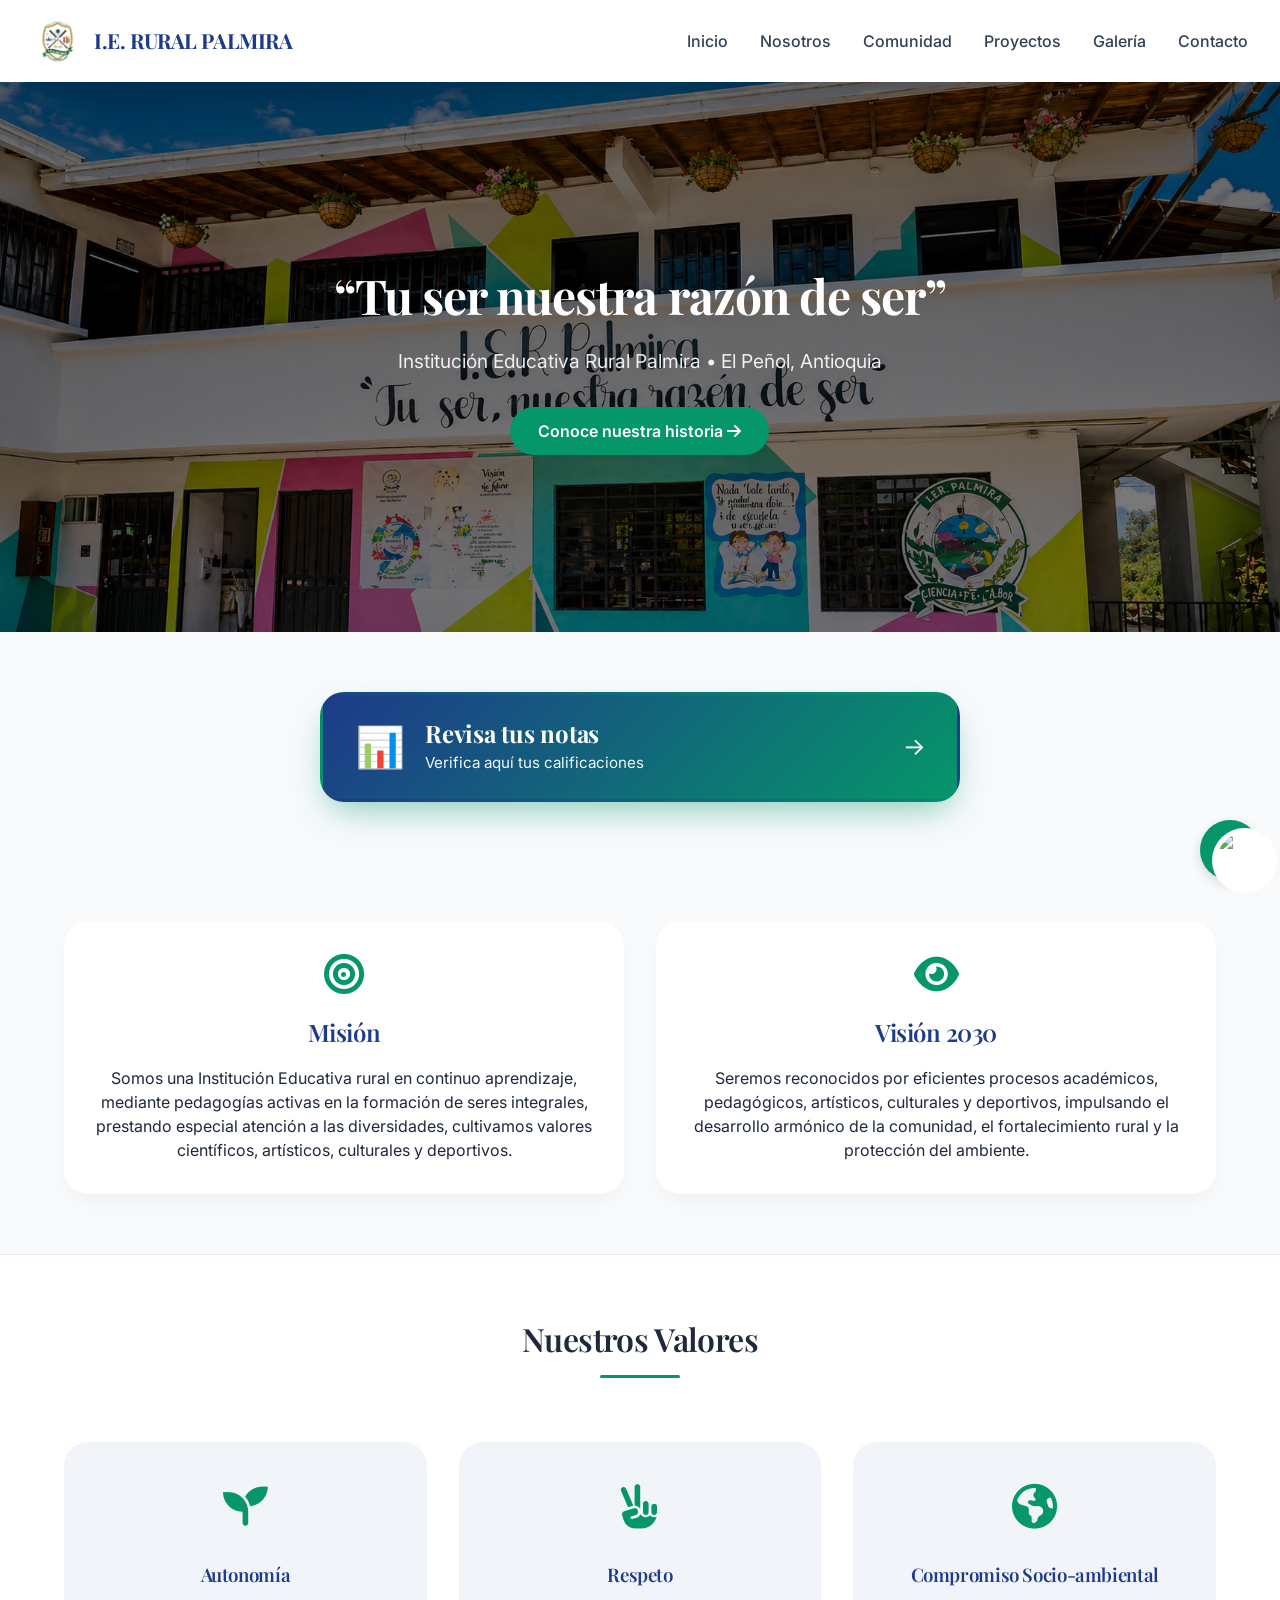
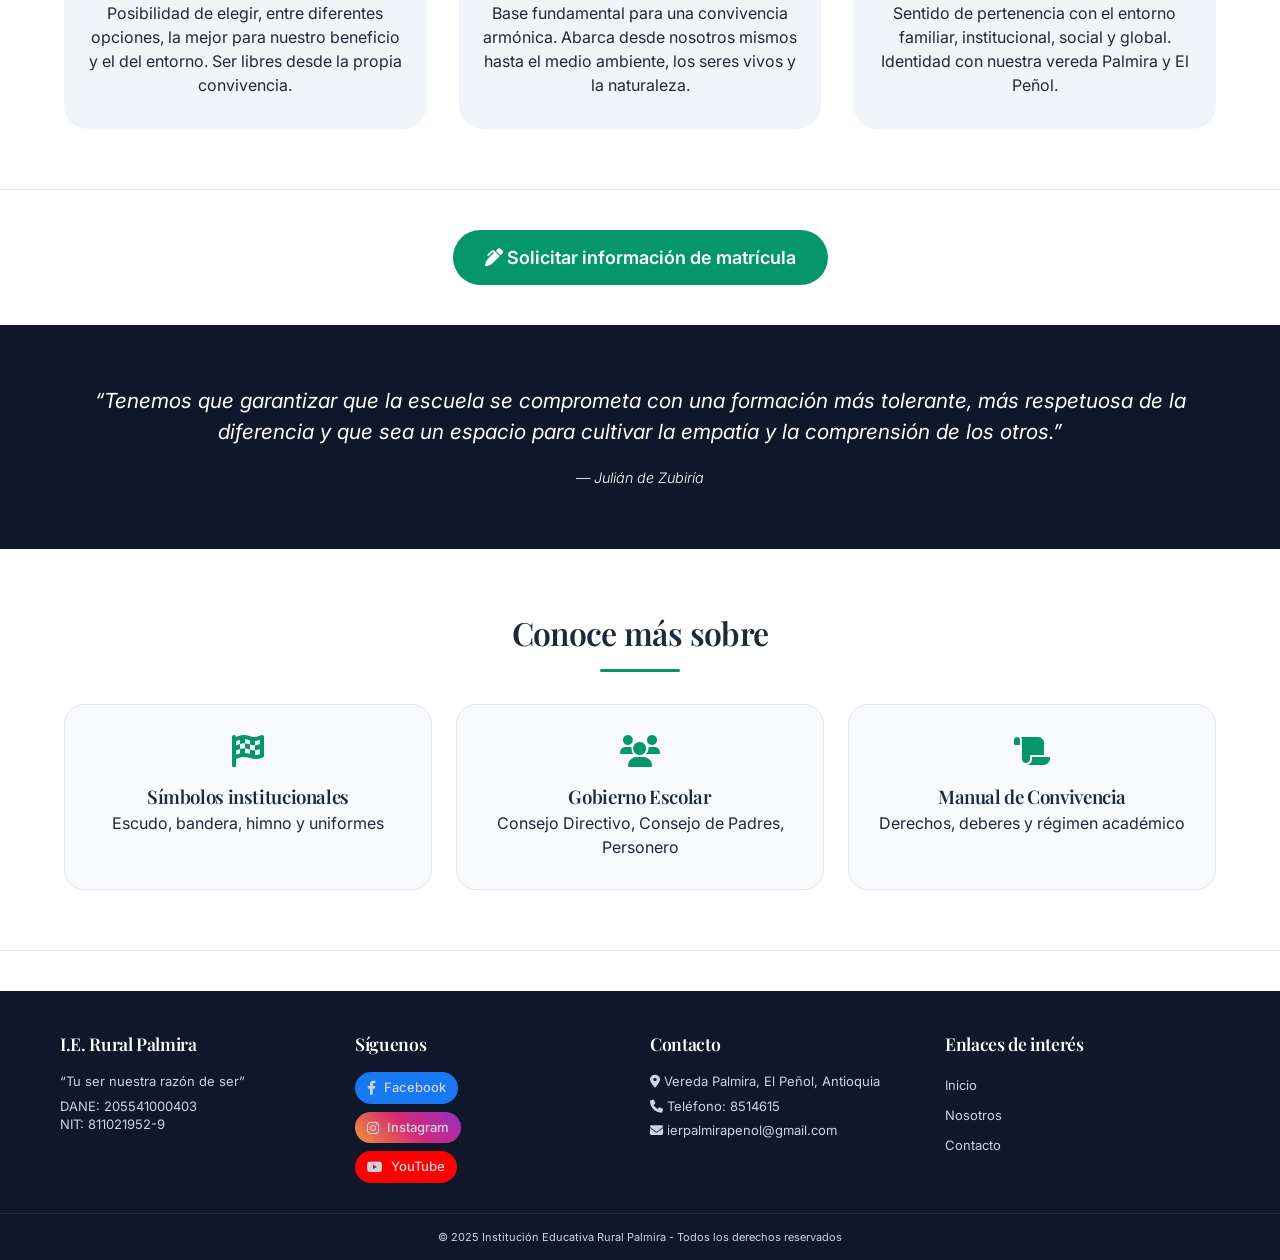
==== commit 0293bb23: "Update index.html" ====
--- a/index.html
+++ b/index.html
@@ -4,6 +4,9 @@
     <meta charset="UTF-8">
     <meta name="viewport" content="width=device-width, initial-scale=1.0, user-scalable=yes">
     <title>I.E. Rural Palmira | Inicio</title>
+    <meta name="description" content="Institución Educativa Rural Palmira - Colegio oficial en la vereda Palmira, El Peñol, Antioquia. Conoce nuestra oferta académica, matrículas abiertas, manual de convivencia y gobierno escolar.">
+<meta name="keywords" content="Institución Educativa Rural Palmira, colegio en El Peñol, IE Rural Palmira, matrículas colegio Palmira, educación rural Antioquia, manual de convivencia, PEI, SIEE">
+<meta name="author" content="I.E. Rural Palmira">
     <link rel="stylesheet" href="style.css">
     <link rel="icon" type="image/jpg" href="escudo-colegio.jpg?v=2">
     <link rel="shortcut icon" type="image/x-icon" href="escudo-colegio.jpg?v=2">
@@ -32,7 +35,6 @@
         <i class="fas fa-bars"></i>
     </div>
 </nav>
-
     <!-- Sección Hero (principal) -->
     <header class="hero">
         <div class="hero-overlay">
@@ -41,6 +43,26 @@
             <a href="nosotros.html" class="btn btn-primary">Conoce nuestra historia <i class="fas fa-arrow-right"></i></a>
         </div>
     </header>
+
+    <!-- BOTÓN CTA: REVISA TUS NOTAS -->
+    <section class="cta-notas">
+        <div class="container">
+            <a 
+                href="https://ierpalmira.educa.city/" 
+                class="btn-notas" 
+                target="_blank" 
+                rel="noopener noreferrer"
+                aria-label="Revisa tus notas y verifica tus calificaciones"
+            >
+                <span class="btn-notas__icon" aria-hidden="true">📊</span>
+                <span class="btn-notas__text">
+                    <strong>Revisa tus notas</strong>
+                    <small>Verifica aquí tus calificaciones</small>
+                </span>
+                <span class="btn-notas__arrow" aria-hidden="true">→</span>
+            </a>
+        </div>
+    </section>
 
     <!-- Misión y Visión destacadas -->
     <section class="section mission-vision">
--- a/style.css
+++ b/style.css
@@ -560,6 +560,132 @@
     font-size: 11px;
 }
 
+/* ===== BOTÓN CTA: REVISA TUS NOTAS ===== */
+.cta-notas {
+    padding: 60px 0;
+    background: #f8fafc;
+}
+
+.btn-notas {
+    display: flex;
+    align-items: center;
+    justify-content: center;
+    gap: 20px;
+    max-width: 640px;
+    margin: 0 auto;
+    padding: 24px 32px;
+    border-radius: 24px;
+    background: linear-gradient(135deg, #1e3a8a 0%, #059669 100%);
+    color: #ffffff;
+    text-decoration: none;
+    box-shadow: 0 15px 35px -10px rgba(5, 150, 105, 0.5);
+    transition: transform 0.25s ease, box-shadow 0.25s ease;
+    border: 3px solid transparent;
+    position: relative;
+    overflow: hidden;
+}
+
+.btn-notas::before {
+    content: '';
+    position: absolute;
+    top: -50%;
+    left: -50%;
+    width: 200%;
+    height: 200%;
+    background: radial-gradient(circle, rgba(255,255,255,0.15) 0%, transparent 60%);
+    opacity: 0;
+    transition: opacity 0.4s;
+}
+
+.btn-notas:hover::before {
+    opacity: 1;
+}
+
+.btn-notas:hover {
+    transform: translateY(-4px) scale(1.02);
+    box-shadow: 0 25px 45px -10px rgba(5, 150, 105, 0.65);
+    color: #ffffff;
+}
+
+.btn-notas:focus-visible {
+    outline: 3px solid #fbbf24;
+    outline-offset: 4px;
+}
+
+.btn-notas__icon {
+    font-size: 2.5rem;
+    line-height: 1;
+    flex-shrink: 0;
+    animation: pulse-notas 2s ease-in-out infinite;
+}
+
+@keyframes pulse-notas {
+    0%, 100% { transform: scale(1); }
+    50% { transform: scale(1.12); }
+}
+
+.btn-notas__text {
+    display: flex;
+    flex-direction: column;
+    text-align: left;
+}
+
+.btn-notas__text strong {
+    font-family: 'Playfair Display', serif;
+    font-size: 1.5rem;
+    font-weight: 700;
+    line-height: 1.2;
+    letter-spacing: -0.01em;
+}
+
+.btn-notas__text small {
+    font-family: 'Inter', sans-serif;
+    font-size: 0.95rem;
+    margin-top: 4px;
+    opacity: 0.95;
+    font-weight: 400;
+}
+
+.btn-notas__arrow {
+    font-size: 1.5rem;
+    margin-left: auto;
+    transition: transform 0.25s ease;
+}
+
+.btn-notas:hover .btn-notas__arrow {
+    transform: translateX(6px);
+}
+
+/* Responsive del botón */
+@media (max-width: 600px) {
+    .cta-notas {
+        padding: 40px 0;
+    }
+
+    .btn-notas {
+        flex-direction: column;
+        text-align: center;
+        padding: 24px 20px;
+        gap: 12px;
+    }
+
+    .btn-notas__text {
+        text-align: center;
+    }
+
+    .btn-notas__text strong {
+        font-size: 1.25rem;
+    }
+
+    .btn-notas__icon {
+        font-size: 2.2rem;
+    }
+
+    .btn-notas__arrow {
+        margin-left: 0;
+    }
+    }
+
 /* ===== RESPONSIVE PARA MÓVILES ===== */
 @media (max-width: 768px) {
     /* Menú de hamburguesa */
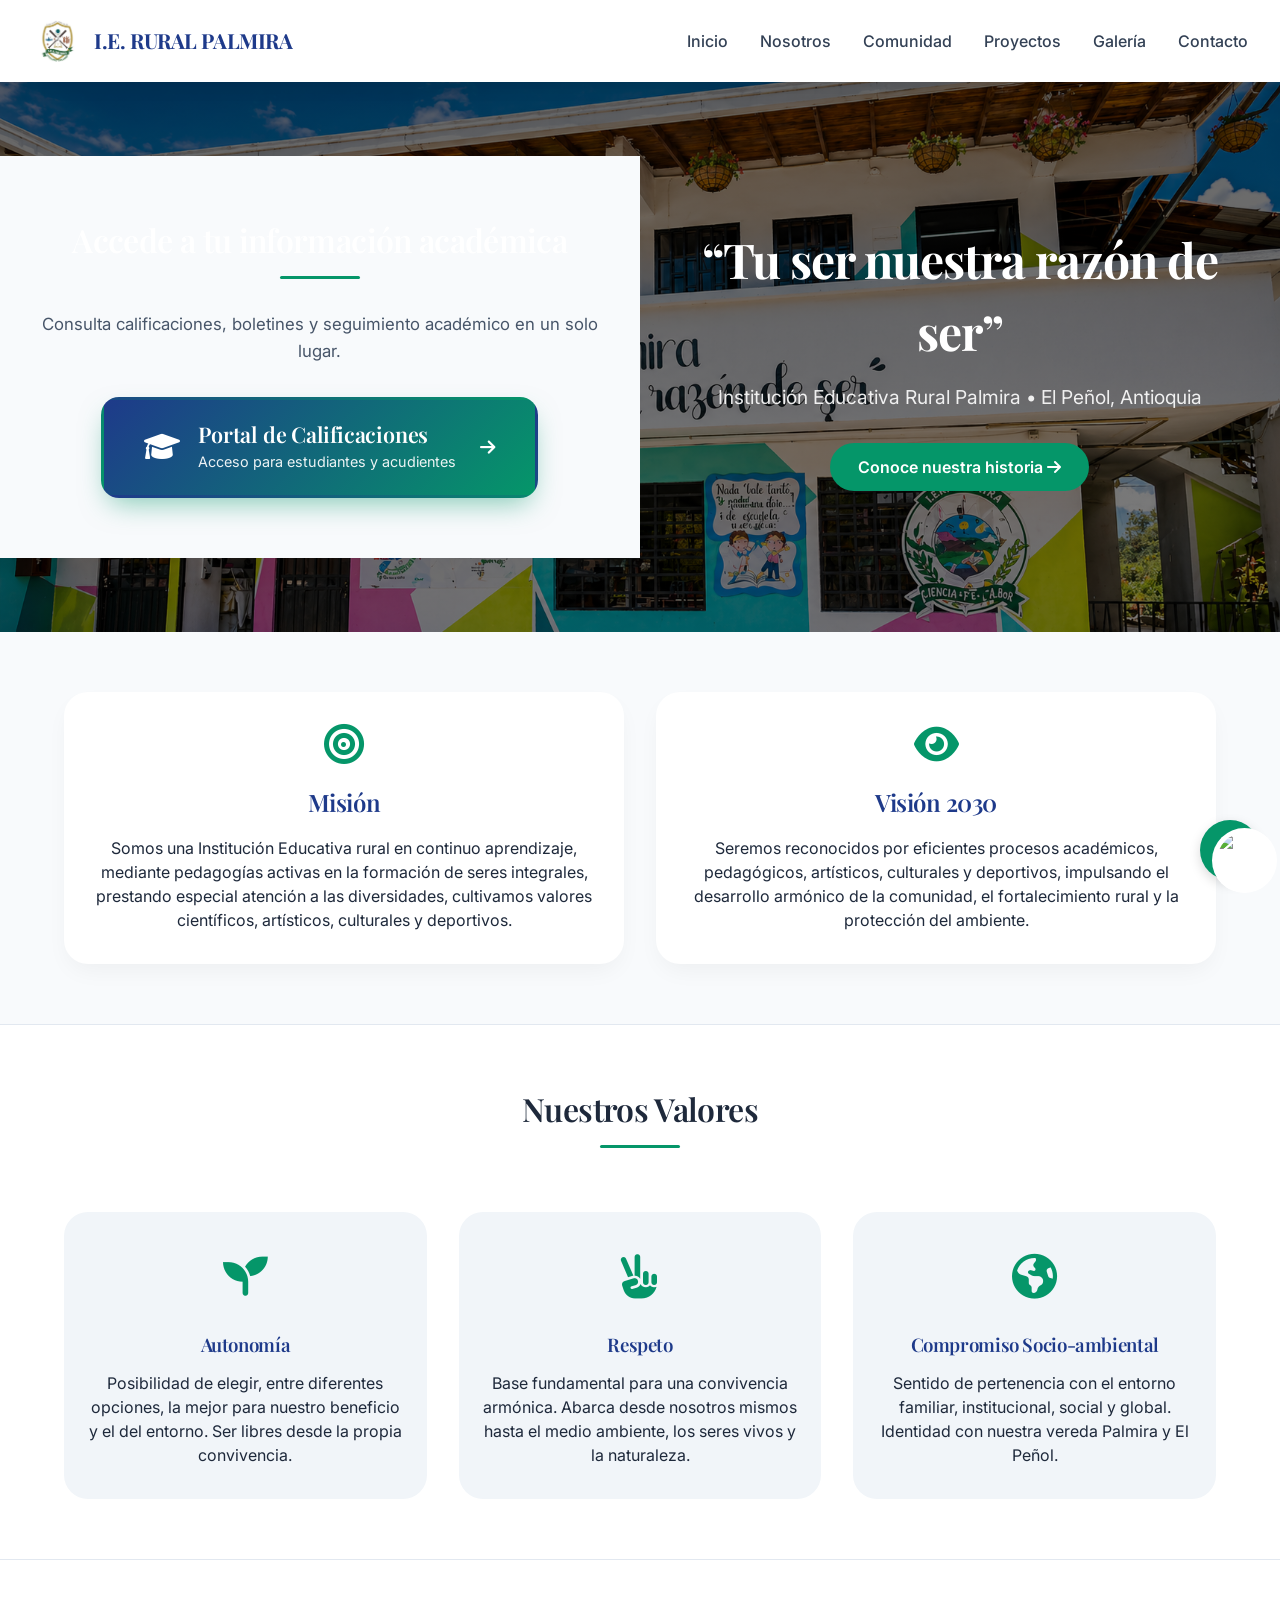
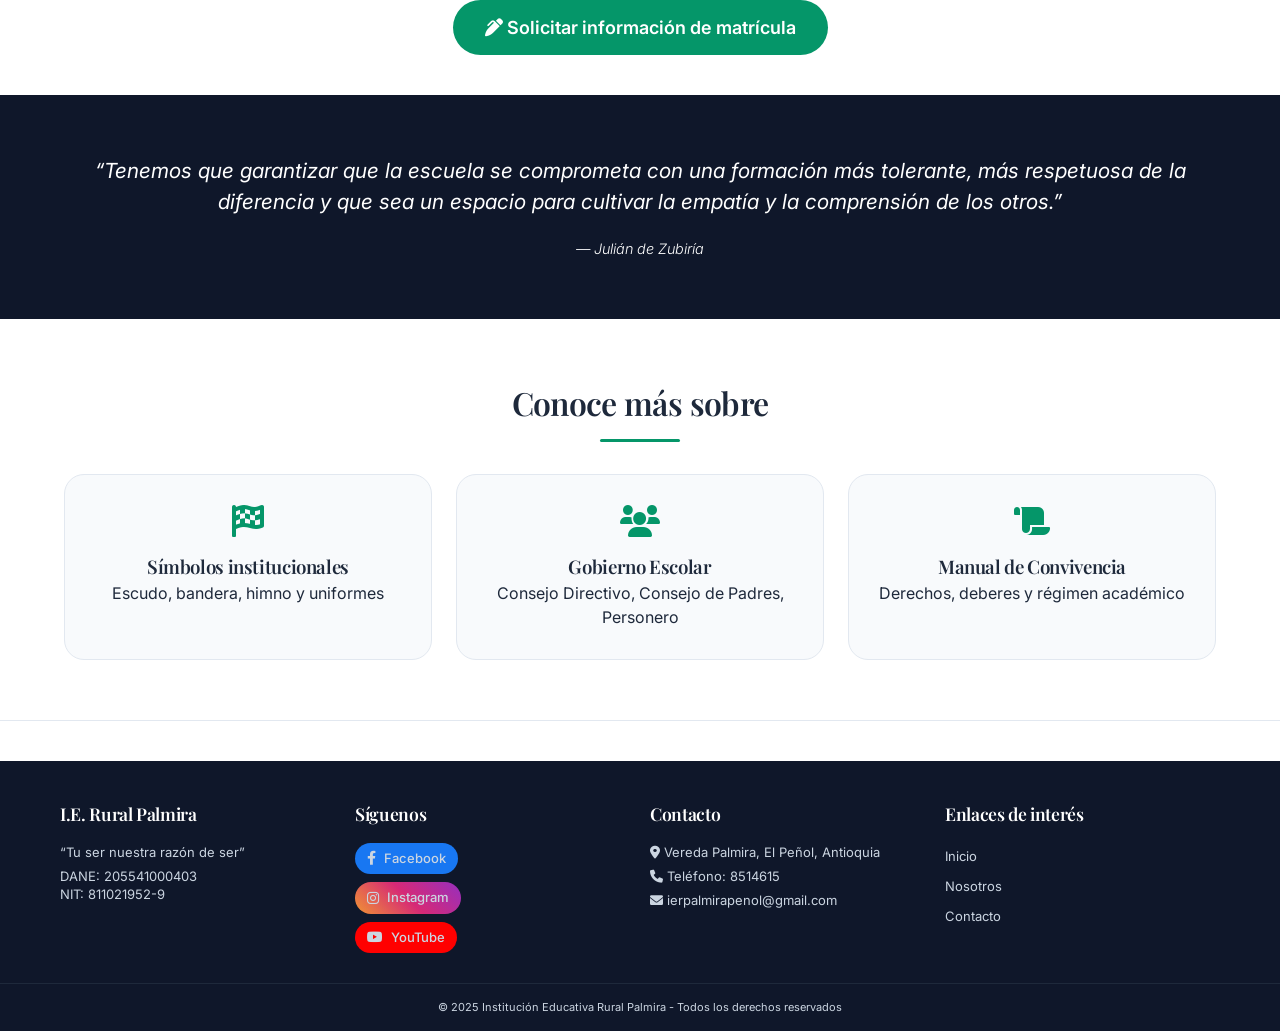
==== commit 55e6ee7a: "Update index.html" ====
--- a/index.html
+++ b/index.html
@@ -37,32 +37,36 @@
 </nav>
     <!-- Sección Hero (principal) -->
     <header class="hero">
+            <!-- PORTAL DE CALIFICACIONES -->
+    <section class="portal-calificaciones">
+        <div class="container">
+            <h2 class="section-title">Accede a tu información académica <span class="title-line"></span></h2>
+            <p class="portal-calificaciones__intro">
+                Consulta calificaciones, boletines y seguimiento académico en un solo lugar.
+            </p>
+            <a 
+                href="https://ierpalmira.educa.city/" 
+                class="btn-portal" 
+                target="_blank" 
+                rel="noopener noreferrer"
+                aria-label="Portal de Calificaciones - Acceso para estudiantes y acudientes"
+            >
+                <i class="fas fa-graduation-cap btn-portal__icon" aria-hidden="true"></i>
+                <span class="btn-portal__text">
+                    <strong>Portal de Calificaciones</strong>
+                    <small>Acceso para estudiantes y acudientes</small>
+                </span>
+                <i class="fas fa-arrow-right btn-portal__arrow" aria-hidden="true"></i>
+            </a>
+        </div>
+    </section>
         <div class="hero-overlay">
             <h1 class="hero-title">“Tu ser nuestra razón de ser”</h1>
             <p class="hero-subtitle">Institución Educativa Rural Palmira • El Peñol, Antioquia</p>
             <a href="nosotros.html" class="btn btn-primary">Conoce nuestra historia <i class="fas fa-arrow-right"></i></a>
         </div>
+        
     </header>
-
-    <!-- BOTÓN CTA: REVISA TUS NOTAS -->
-    <section class="cta-notas">
-        <div class="container">
-            <a 
-                href="https://ierpalmira.educa.city/" 
-                class="btn-notas" 
-                target="_blank" 
-                rel="noopener noreferrer"
-                aria-label="Revisa tus notas y verifica tus calificaciones"
-            >
-                <span class="btn-notas__icon" aria-hidden="true">📊</span>
-                <span class="btn-notas__text">
-                    <strong>Revisa tus notas</strong>
-                    <small>Verifica aquí tus calificaciones</small>
-                </span>
-                <span class="btn-notas__arrow" aria-hidden="true">→</span>
-            </a>
-        </div>
-    </section>
 
     <!-- Misión y Visión destacadas -->
     <section class="section mission-vision">
--- a/style.css
+++ b/style.css
@@ -685,6 +685,111 @@
         margin-left: 0;
     }
     }
+/* ===== PORTAL DE CALIFICACIONES ===== */
+.portal-calificaciones {
+    padding: 60px 0;
+    background: #f8fafc;
+    text-align: center;
+}
+
+.portal-calificaciones__intro {
+    max-width: 640px;
+    margin: 0 auto 32px;
+    color: #475569;
+    font-size: 1.05rem;
+    line-height: 1.6;
+}
+
+.btn-portal {
+    display: inline-flex;
+    align-items: center;
+    justify-content: center;
+    gap: 18px;
+    padding: 22px 40px;
+    border-radius: 18px;
+    background: linear-gradient(135deg, #1e3a8a 0%, #059669 100%);
+    color: #ffffff;
+    text-decoration: none;
+    box-shadow: 0 12px 28px -8px rgba(5, 150, 105, 0.5);
+    transition: transform 0.25s ease, box-shadow 0.25s ease;
+    border: 3px solid transparent;
+}
+
+.btn-portal:hover {
+    transform: translateY(-4px);
+    box-shadow: 0 20px 38px -8px rgba(5, 150, 105, 0.65);
+    color: #ffffff;
+}
+
+.btn-portal:focus-visible {
+    outline: 3px solid #fbbf24;
+    outline-offset: 4px;
+}
+
+.btn-portal__icon {
+    font-size: 1.8rem;
+    flex-shrink: 0;
+}
+
+.btn-portal__text {
+    display: flex;
+    flex-direction: column;
+    text-align: left;
+}
+
+.btn-portal__text strong {
+    font-family: 'Playfair Display', serif;
+    font-size: 1.35rem;
+    font-weight: 600;
+    line-height: 1.2;
+    letter-spacing: -0.01em;
+}
+
+.btn-portal__text small {
+    font-family: 'Inter', sans-serif;
+    font-size: 0.9rem;
+    font-weight: 400;
+    opacity: 0.92;
+    margin-top: 3px;
+}
+
+.btn-portal__arrow {
+    font-size: 1.1rem;
+    margin-left: 6px;
+    transition: transform 0.25s ease;
+}
+
+.btn-portal:hover .btn-portal__arrow {
+    transform: translateX(5px);
+}
+
+/* Responsive */
+@media (max-width: 600px) {
+    .portal-calificaciones {
+        padding: 40px 0;
+    }
+
+    .btn-portal {
+        flex-direction: column;
+        text-align: center;
+        padding: 22px 24px;
+        gap: 10px;
+        width: 100%;
+        max-width: 340px;
+    }
+
+    .btn-portal__text {
+        text-align: center;
+    }
+
+    .btn-portal__text strong {
+        font-size: 1.2rem;
+    }
+
+    .btn-portal__arrow {
+        margin-left: 0;
+    }
+}
 
 /* ===== RESPONSIVE PARA MÓVILES ===== */
 @media (max-width: 768px) {
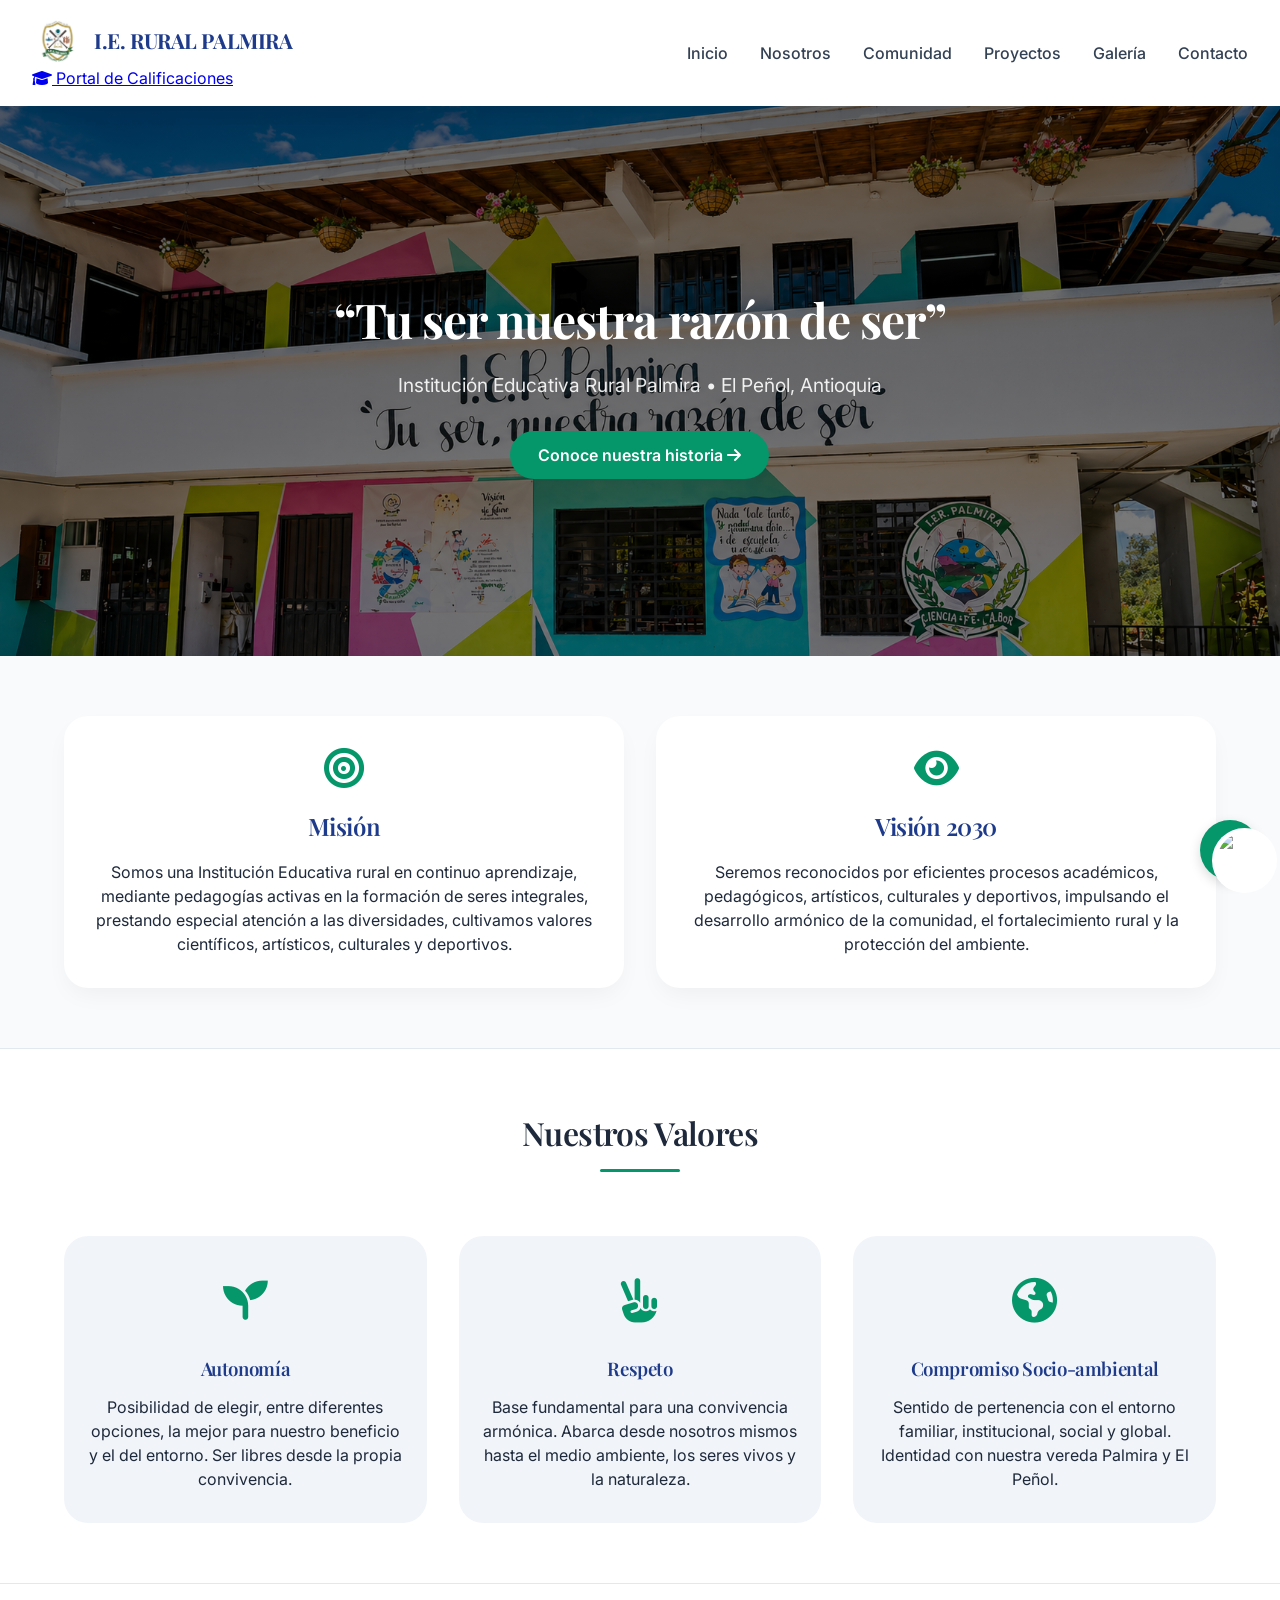
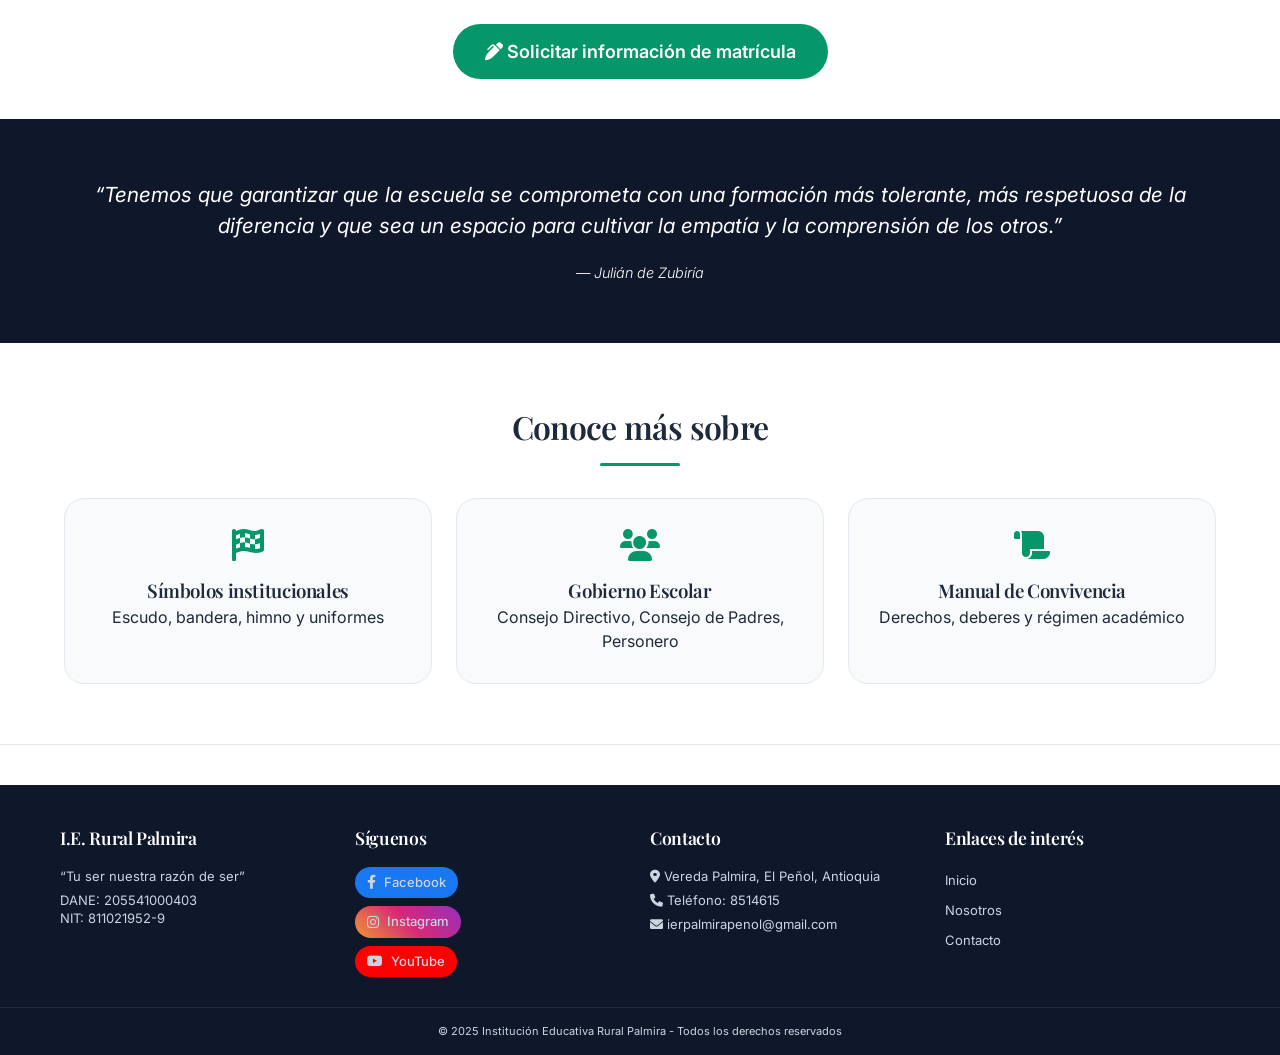
==== commit 5a703a54: "Update index.html" ====
--- a/index.html
+++ b/index.html
@@ -18,10 +18,23 @@
 <body>
 
     <!-- Barra de navegación -->
+
    <nav>
-    <div class="logo">
-        <img src="escudo-colegio.jpg" alt="Escudo I.E. Rural Palmira" class="logo-img">
-        <span>I.E. RURAL PALMIRA</span>
+    <div class="nav-brand">
+        <div class="logo">
+            <img src="escudo-colegio.jpg" alt="Escudo I.E. Rural Palmira" class="logo-img">
+            <span>I.E. RURAL PALMIRA</span>
+        </div>
+        <a 
+            href="https://ierpalmira.educa.city/" 
+            class="btn-portal-nav" 
+            target="_blank" 
+            rel="noopener noreferrer"
+            aria-label="Portal de Calificaciones"
+        >
+            <i class="fas fa-graduation-cap" aria-hidden="true"></i>
+            <span>Portal de Calificaciones</span>
+        </a>
     </div>
     <div class="nav-links" id="navLinks">
         <a href="index.html">Inicio</a>
@@ -35,30 +48,9 @@
         <i class="fas fa-bars"></i>
     </div>
 </nav>
+    
     <!-- Sección Hero (principal) -->
     <header class="hero">
-            <!-- PORTAL DE CALIFICACIONES -->
-    <section class="portal-calificaciones">
-        <div class="container">
-            <h2 class="section-title">Accede a tu información académica <span class="title-line"></span></h2>
-            <p class="portal-calificaciones__intro">
-                Consulta calificaciones, boletines y seguimiento académico en un solo lugar.
-            </p>
-            <a 
-                href="https://ierpalmira.educa.city/" 
-                class="btn-portal" 
-                target="_blank" 
-                rel="noopener noreferrer"
-                aria-label="Portal de Calificaciones - Acceso para estudiantes y acudientes"
-            >
-                <i class="fas fa-graduation-cap btn-portal__icon" aria-hidden="true"></i>
-                <span class="btn-portal__text">
-                    <strong>Portal de Calificaciones</strong>
-                    <small>Acceso para estudiantes y acudientes</small>
-                </span>
-                <i class="fas fa-arrow-right btn-portal__arrow" aria-hidden="true"></i>
-            </a>
-        </div>
     </section>
         <div class="hero-overlay">
             <h1 class="hero-title">“Tu ser nuestra razón de ser”</h1>
